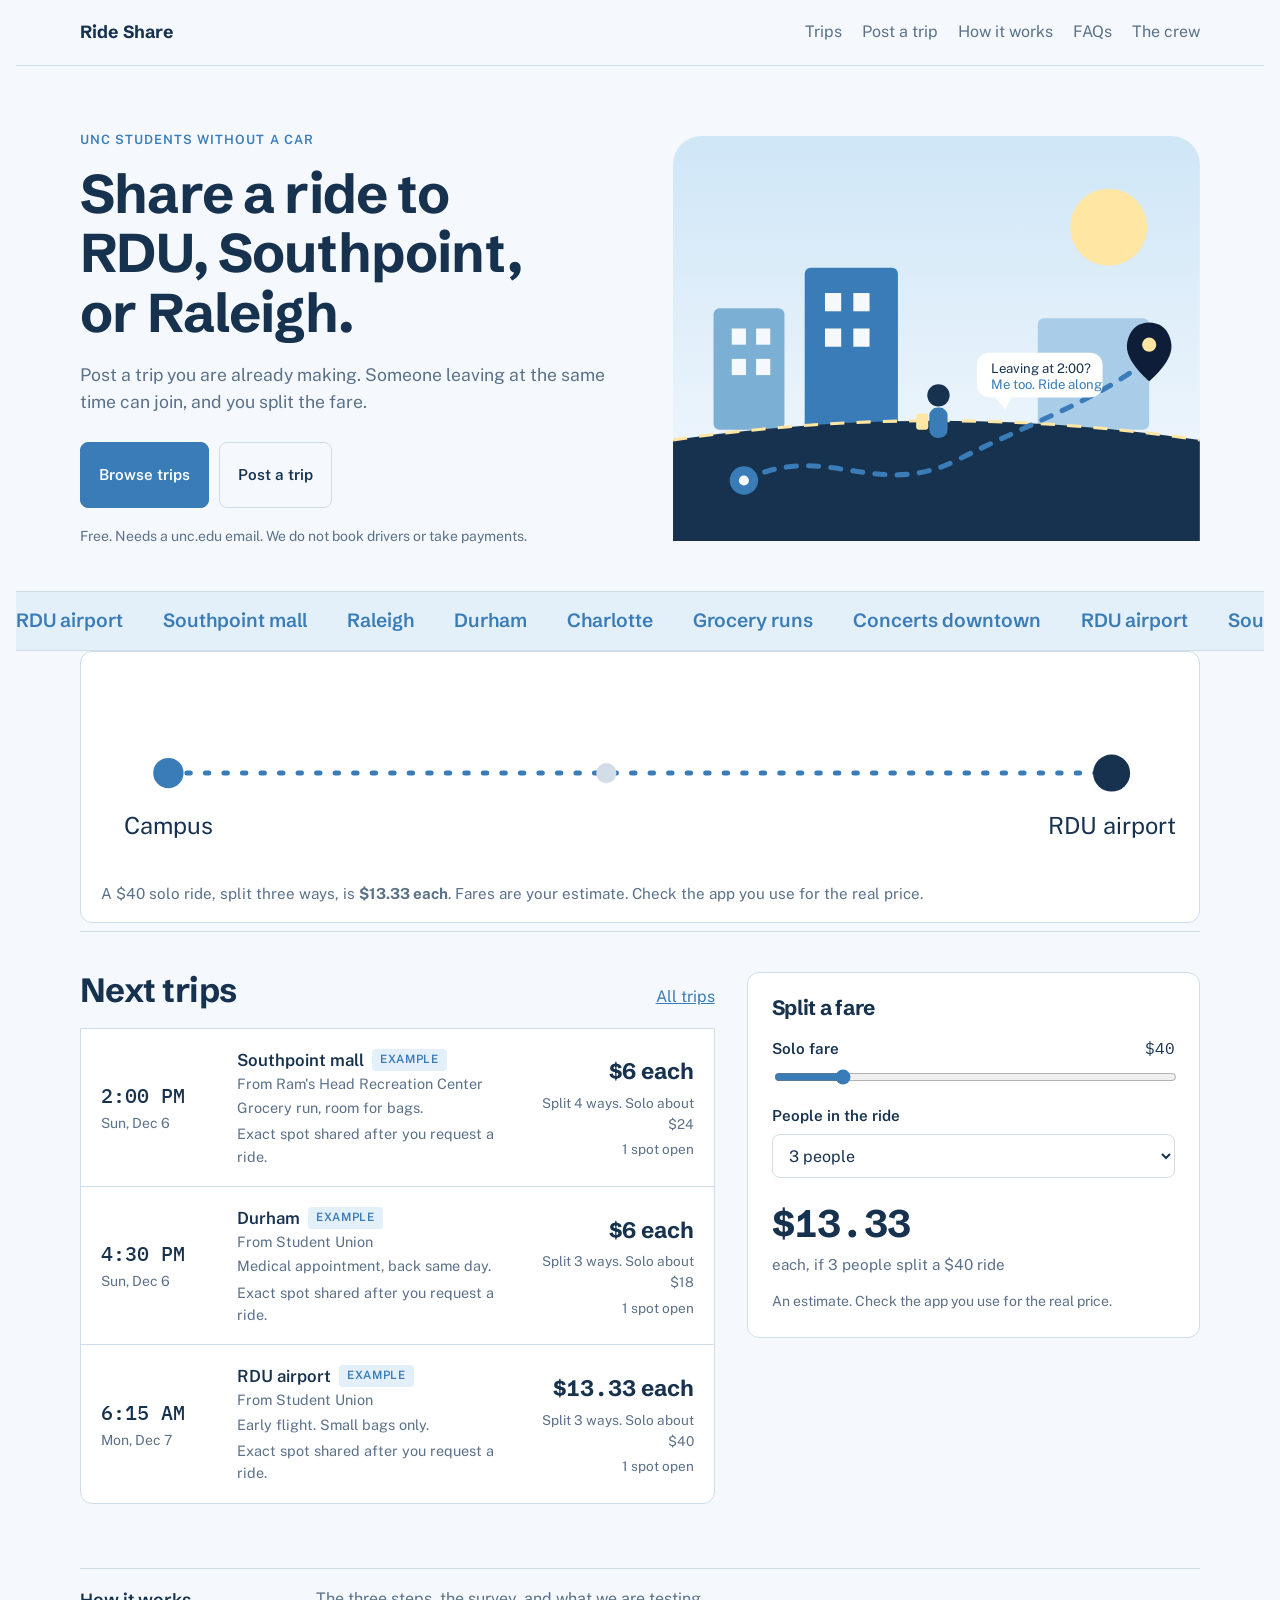
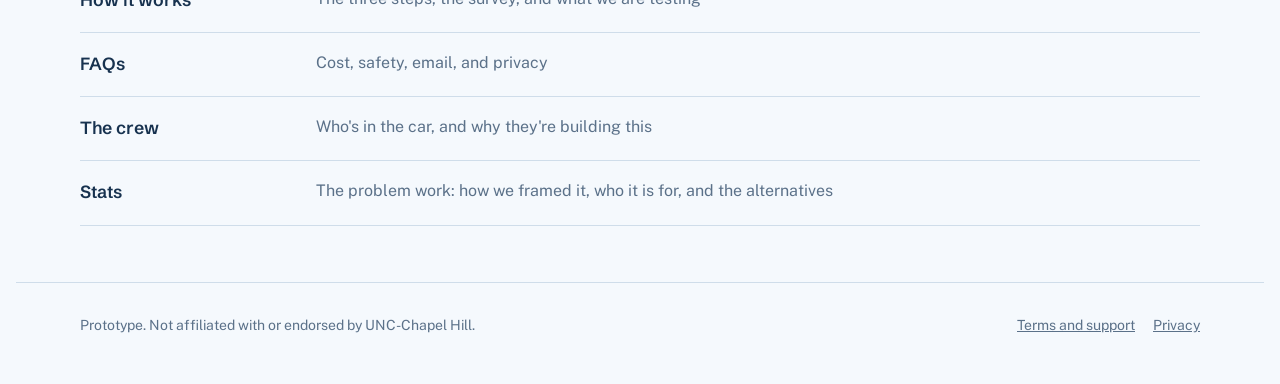
==== index.html @ 14303fc5 "Add Stats page: how might we, user profile, journey, empathy, ecosystem, alternatives, features Co-A" ====
<!doctype html>
<html lang="en">
<head>
  <meta charset="utf-8">
  <meta name="viewport" content="width=device-width, initial-scale=1, viewport-fit=cover">
  <meta name="claude:viewport-fit-sides" content="cover">
  <meta name="description" content="Ride Share helps UNC students without cars find someone leaving at the same time, and split one fare.">
  <title>Ride Share</title>
  <link rel="stylesheet" href="https://fonts.googleapis.com/css2?family=IBM+Plex+Mono:wght@500&family=Public+Sans:wght@400;500;600&family=Schibsted+Grotesk:wght@600;700&display=swap">
  <link rel="stylesheet" href="styles.css">
</head>
<body>

<a class="skip" href="#main">Skip to content</a>

<header class="top">
  <div class="wrap bar">
    <a class="brand" href="index.html" aria-current="page">Ride Share</a>
    <nav aria-label="Main">
      <a href="trips.html">Trips</a>
      <a href="post.html">Post a trip</a>
      <a href="how.html">How it works</a>
      <a href="faq.html">FAQs</a>
      <a href="founders.html">The crew</a>
    </nav>
  </div>
</header>

<main id="main">

  <section class="wrap home-hero home-hero-split" aria-labelledby="hero-title">
    <div>
      <p class="eyebrow">UNC students without a car</p>
      <h1 id="hero-title">Share a ride to RDU, Southpoint, or Raleigh.</h1>
      <p class="lede">Post a trip you are already making. Someone leaving at the same time can join, and you split the fare.</p>
      <div class="actions">
        <a class="btn" href="trips.html">Browse trips</a>
        <a class="btn ghost" href="post.html">Post a trip</a>
      </div>
      <p class="fine">Free. Needs a unc.edu email. We do not book drivers or take payments.</p>
    </div>

    <div class="hero-art" aria-hidden="true">
      <svg viewBox="0 0 520 400" role="img">
        <defs>
          <linearGradient id="sky" x1="0" y1="0" x2="0" y2="1">
            <stop offset="0" stop-color="#CFE6F7"/>
            <stop offset="1" stop-color="#F5F9FD"/>
          </linearGradient>
        </defs>
        <rect width="520" height="400" rx="28" fill="url(#sky)"/>
        <circle cx="430" cy="90" r="38" fill="#FFE7A3"/>
        <rect x="40" y="170" width="70" height="120" rx="6" fill="#7BAFD4"/>
        <rect x="58" y="190" width="14" height="16" fill="#F5F9FD"/>
        <rect x="82" y="190" width="14" height="16" fill="#F5F9FD"/>
        <rect x="58" y="220" width="14" height="16" fill="#F5F9FD"/>
        <rect x="82" y="220" width="14" height="16" fill="#F5F9FD"/>
        <rect x="130" y="130" width="92" height="160" rx="6" fill="#3A7CB8"/>
        <rect x="150" y="155" width="16" height="18" fill="#F5F9FD"/>
        <rect x="178" y="155" width="16" height="18" fill="#F5F9FD"/>
        <rect x="150" y="190" width="16" height="18" fill="#F5F9FD"/>
        <rect x="178" y="190" width="16" height="18" fill="#F5F9FD"/>
        <rect x="360" y="180" width="110" height="110" rx="6" fill="#A9CDE8"/>
        <path d="M0 300 Q 260 262 520 300 L520 400 L0 400 Z" fill="#17324F"/>
        <path d="M0 300 Q 260 262 520 300" stroke="#FFE7A3" stroke-width="3" fill="none" stroke-dasharray="14 12"/>
        <path class="route-line" d="M70 340 C 150 300, 200 360, 280 320 S 420 260, 470 220" fill="none" stroke="#3A7CB8" stroke-width="5" stroke-linecap="round" stroke-dasharray="10 12"/>
        <g transform="translate(70 340)">
          <circle r="14" fill="#3A7CB8"/><circle r="5" fill="#F5F9FD"/>
        </g>
        <g class="pin-pop" transform="translate(470 220)">
          <path d="M0 -36 C 16 -36, 22 -22, 22 -12 C 22 4, 0 22, 0 22 C 0 22, -22 4, -22 -12 C -22 -22, -16 -36, 0 -36 Z" fill="#0F1E38"/>
          <circle cy="-14" r="7" fill="#FFE7A3"/>
        </g>
        <g transform="translate(262 286)">
          <circle cx="0" cy="-30" r="11" fill="#17324F"/>
          <rect x="-9" y="-18" width="18" height="30" rx="8" fill="#3A7CB8"/>
          <rect x="-22" y="-12" width="12" height="16" rx="3" fill="#FFE7A3"/>
          <rect x="-7" y="12" width="6" height="16" fill="#17324F"/>
          <rect x="2" y="12" width="6" height="16" fill="#17324F"/>
        </g>
        <g transform="translate(300 214)">
          <rect x="0" y="0" width="124" height="44" rx="12" fill="#FFFFFF"/>
          <path d="M18 44 L28 56 L34 44 Z" fill="#FFFFFF"/>
          <text x="14" y="20" font-family="Public Sans, Arial, sans-serif" font-size="13" fill="#17324F">Leaving at 2:00?</text>
          <text x="14" y="36" font-family="Public Sans, Arial, sans-serif" font-size="13" fill="#3A7CB8">Me too. Ride along.</text>
        </g>
      </svg>
    </div>
  </section>

  <div class="marquee" aria-hidden="true">
    <div class="marquee-track">
      <span>RDU airport</span><span>Southpoint mall</span><span>Raleigh</span><span>Durham</span><span>Charlotte</span><span>Grocery runs</span><span>Concerts downtown</span>
      <span>RDU airport</span><span>Southpoint mall</span><span>Raleigh</span><span>Durham</span><span>Charlotte</span><span>Grocery runs</span><span>Concerts downtown</span>
    </div>
  </div>

  <section class="wrap example" aria-labelledby="example-title">
    <h2 id="example-title" class="sr-only">Example</h2>
    <figure class="route-fig">
      <svg viewBox="0 0 640 120" role="img" aria-label="A route from campus to RDU airport with three riders">
        <line x1="40" y1="60" x2="600" y2="60" stroke="#3A7CB8" stroke-width="3" stroke-dasharray="2 9" stroke-linecap="round"/>
        <circle cx="40" cy="60" r="9" fill="#3A7CB8"/>
        <circle cx="300" cy="60" r="6" fill="#D3DDE8"/>
        <circle cx="600" cy="60" r="11" fill="#17324F"/>
        <text x="40" y="96" text-anchor="middle" font-family="Public Sans, Arial, sans-serif" font-size="14" fill="#17324F">Campus</text>
        <text x="600" y="96" text-anchor="middle" font-family="Public Sans, Arial, sans-serif" font-size="14" fill="#17324F">RDU airport</text>
      </svg>
      <figcaption>
        A $40 solo ride, split three ways, is <strong>$13.33 each</strong>. Fares are your estimate. Check the app you use for the real price.
      </figcaption>
    </figure>
  </section>

  <section class="wrap split-row" aria-labelledby="next-title">
    <div>
      <div class="section-head">
        <h2 id="next-title">Next trips</h2>
        <a href="trips.html">All trips</a>
      </div>
      <ul class="board" id="preview-list" aria-labelledby="next-title"></ul>
    </div>

    <form class="calc" id="calc" aria-labelledby="calc-title">
      <h2 id="calc-title">Split a fare</h2>
      <div class="field">
        <div class="calc-row">
          <label for="fare">Solo fare</label>
          <output id="fare-out" class="mono" for="fare">$40</output>
        </div>
        <input type="range" id="fare" min="10" max="200" step="5" value="40">
      </div>
      <div class="field">
        <label for="riders">People in the ride</label>
        <select id="riders">
          <option value="2">2 people</option>
          <option value="3" selected>3 people</option>
          <option value="4">4 people</option>
        </select>
      </div>
      <p class="calc-result" id="calc-out" aria-live="polite"></p>
      <p class="fine">An estimate. Check the app you use for the real price.</p>
    </form>
  </section>

  <section class="wrap index-links" aria-label="More pages">
    <a href="how.html"><span>How it works</span> The three steps, the survey, and what we are testing</a>
    <a href="faq.html"><span>FAQs</span> Cost, safety, email, and privacy</a>
    <a href="founders.html"><span>The crew</span> Who's in the car, and why they're building this</a>
    <a href="stats.html"><span>Stats</span> The problem work: how we framed it, who it is for, and the alternatives</a>
  </section>

</main>

<footer>
  <div class="wrap foot">
    <p>Prototype. Not affiliated with or endorsed by UNC-Chapel Hill.</p>
    <nav aria-label="Footer">
      <a href="faq.html#terms">Terms and support</a>
      <a href="faq.html#privacy">Privacy</a>
    </nav>
  </div>
</footer>

<script src="app.js"></script>
</body>
</html>
---- styles.css ----
/* Shared styles for every page. Palette: light only. Pale blue paper, mid Carolina-style blue accent, slate text. Type: grotesk display, plain body, mono for times. */
:root {
  --bg: #F5F9FD;
  --surface: #FFFFFF;
  --ink: #17324F;
  --muted: #5B7189;
  --line: #CFDDEA;
  --accent: #3A7CB8;
  --accent-ink: #FFFFFF;
  --tint: #E3F0FA;
  --danger: #C0392B;
  --font-display: "Schibsted Grotesk", "Helvetica Neue", Arial, sans-serif;
  --font-body: "Public Sans", "Helvetica Neue", Arial, sans-serif;
  --font-mono: "IBM Plex Mono", ui-monospace, Menlo, monospace;
  color-scheme: light;
}

body {
  margin: 0;
  background: var(--bg);
  color: var(--ink);
  font-family: var(--font-body);
  font-size: 16px;
  line-height: 1.55;
  padding-left: max(16px, env(safe-area-inset-left, 0px));
  padding-right: max(16px, env(safe-area-inset-right, 0px));
  min-height: 100vh;
  display: flex;
  flex-direction: column;
}
main { flex: 1; }
h1, h2, h3 { font-family: var(--font-display); line-height: 1.1; letter-spacing: -0.015em; text-wrap: balance; margin: 0; }
h1 { font-size: clamp(2.1rem, 5vw, 3.4rem); }
h2 { font-size: clamp(1.6rem, 3vw, 2.1rem); }
p { margin: 0; }
a { color: var(--accent); }
.wrap { max-width: 1120px; margin: 0 auto; width: 100%; box-sizing: border-box; }
.muted { color: var(--muted); }
.fine { color: var(--muted); font-size: 0.875rem; }
.skip { position: absolute; left: 16px; top: -48px; background: var(--accent); color: var(--accent-ink); padding: 8px 12px; z-index: 20; }
.skip:focus { top: 8px; }
:focus-visible { outline: 2px solid var(--accent); outline-offset: 3px; }

/* Header */
.top { position: sticky; top: env(safe-area-inset-top, 0px); z-index: 5; background: var(--bg); border-bottom: 1px solid var(--line); }
.bar { display: flex; flex-wrap: wrap; align-items: center; justify-content: space-between; gap: 12px 24px; padding-block: 14px; }
.brand { font-family: var(--font-display); font-weight: 700; font-size: 1.1rem; color: var(--ink); text-decoration: none; }
.top nav { display: flex; flex-wrap: wrap; gap: 4px 20px; }
.top nav a { color: var(--muted); text-decoration: none; padding-block: 6px; }
.top nav a:hover, .top nav a[aria-current="page"] { color: var(--ink); }
.top nav a[aria-current="page"] { text-decoration: underline; text-underline-offset: 6px; text-decoration-color: var(--accent); }

/* Buttons and fields */
.btn {
  display: inline-flex; align-items: center; justify-content: center;
  min-height: 44px; padding: 10px 18px;
  border: 1px solid var(--accent); border-radius: 8px;
  background: var(--accent); color: var(--accent-ink);
  font: 600 0.95rem/1 var(--font-body); text-decoration: none; cursor: pointer;
}
.btn.ghost { background: transparent; color: var(--ink); border-color: var(--line); }
.btn.small { min-height: 36px; padding: 6px 12px; font-size: 0.875rem; }
.btn:hover { filter: brightness(1.06); }
.field { display: grid; gap: 6px; }
.field label, .field legend { font-weight: 600; font-size: 0.95rem; }
.hint { color: var(--muted); font-size: 0.875rem; }
.error { color: var(--danger); font-size: 0.875rem; }
input, select, textarea {
  font: 400 1rem/1.4 var(--font-body); color: var(--ink);
  background: var(--surface); border: 1px solid var(--line); border-radius: 8px;
  min-height: 44px; padding: 8px 12px; width: 100%; box-sizing: border-box;
}
textarea { min-height: 88px; resize: vertical; }
input[aria-invalid="true"], select[aria-invalid="true"] { border-color: var(--danger); }
input[type="range"] { accent-color: var(--accent); min-height: 0; padding: 0; }
fieldset { border: 0; margin: 0; padding: 0; min-width: 0; }
.radios { display: flex; flex-wrap: wrap; gap: 8px; }
.radios label {
  display: inline-flex; align-items: center; gap: 8px; min-height: 44px; padding: 8px 14px;
  border: 1px solid var(--line); border-radius: 999px; background: var(--surface); cursor: pointer;
}
.radios input { width: auto; min-height: 0; accent-color: var(--accent); }
.status { min-height: 1.5em; color: var(--accent); font-weight: 600; }
.status a { color: var(--accent); }

/* Home */
.hero { display: grid; gap: 40px; align-items: center; padding-block: 56px 48px; grid-template-columns: 1.15fr 1fr; }
.eyebrow { font-size: 0.8rem; font-weight: 600; letter-spacing: 0.08em; text-transform: uppercase; color: var(--accent); margin-bottom: 14px; }
.lede { margin-top: 18px; font-size: 1.1rem; color: var(--muted); max-width: 36ch; }
.actions { display: flex; flex-wrap: wrap; gap: 10px; margin-top: 26px; }
.facts { display: flex; flex-wrap: wrap; gap: 8px 22px; margin: 22px 0 0; padding: 0; list-style: none; color: var(--muted); font-size: 0.9rem; }
.facts li { position: relative; padding-left: 16px; }
.facts li::before { content: ""; position: absolute; left: 0; top: 0.5em; width: 6px; height: 6px; border-radius: 999px; background: var(--accent); }
.calc {
  display: grid; gap: 16px; padding: 24px; background: var(--surface);
  border: 1px solid var(--line); border-radius: 12px;
}
.calc h2 { font-size: 1.3rem; }
.calc-row { display: flex; justify-content: space-between; align-items: baseline; gap: 12px; }
.mono { font-family: var(--font-mono); font-variant-numeric: tabular-nums; }
.calc-result { font-family: var(--font-display); font-size: 2.4rem; font-weight: 700; letter-spacing: -0.02em; font-variant-numeric: tabular-nums; }
.calc-result small { display: block; font: 400 0.95rem/1.4 var(--font-body); color: var(--muted); letter-spacing: 0; }
.preview { margin-top: 8px; }
.preview-head { display: flex; flex-wrap: wrap; justify-content: space-between; align-items: baseline; gap: 8px 16px; margin-bottom: 14px; }

/* Bands and sections */
.band { padding-block: 48px; border-top: 1px solid var(--line); }
.page-head { padding-block: 48px 8px; }
.page-head p { margin-top: 12px; color: var(--muted); max-width: 52ch; }
.section-head { display: flex; flex-wrap: wrap; justify-content: space-between; align-items: baseline; gap: 8px 16px; margin-bottom: 18px; }
.board-tools { display: flex; flex-wrap: wrap; justify-content: space-between; align-items: center; gap: 12px; margin-bottom: 16px; }
.chips { display: flex; flex-wrap: wrap; gap: 8px; }
.chip {
  min-height: 36px; padding: 6px 14px; border-radius: 999px; cursor: pointer;
  border: 1px solid var(--line); background: var(--surface); color: var(--ink); font: 500 0.9rem/1 var(--font-body);
}
.chip[aria-pressed="true"] { background: var(--ink); color: var(--bg); border-color: var(--ink); }

/* Trip board */
.cols {
  display: none; grid-template-columns: 120px minmax(0, 1fr) 170px; gap: 16px; padding: 10px 20px;
  font-size: 0.72rem; font-weight: 600; letter-spacing: 0.08em; text-transform: uppercase; color: var(--muted);
  background: var(--tint); border: 1px solid var(--line); border-bottom: 0; border-radius: 12px 12px 0 0;
}
.cols .r { text-align: right; }
.board { list-style: none; margin: 0; padding: 0; border: 1px solid var(--line); border-radius: 12px; background: var(--surface); overflow: hidden; }
.trip {
  display: grid; grid-template-columns: 120px minmax(0, 1fr) 170px; gap: 16px; align-items: center;
  padding: 18px 20px; border-top: 1px solid var(--line);
}
.trip:first-child { border-top: 0; }
.when { display: grid; gap: 2px; }
.when .time { font-family: var(--font-mono); font-size: 1.25rem; font-weight: 500; }
.when .date { color: var(--muted); font-size: 0.875rem; }
.dest { font-weight: 600; font-size: 1.05rem; display: flex; flex-wrap: wrap; align-items: center; gap: 8px; }
.from, .note { color: var(--muted); font-size: 0.9rem; overflow-wrap: anywhere; }
.note { margin-top: 2px; }
.meet { font-size: 0.9rem; font-weight: 600; color: var(--accent); overflow-wrap: anywhere; margin-top: 4px; }
.meet.muted { color: var(--muted); font-weight: 400; }
.tag {
  font-size: 0.72rem; font-weight: 600; letter-spacing: 0.06em; text-transform: uppercase;
  padding: 2px 8px; border-radius: 4px; background: var(--tint); color: var(--accent);
}
.side { display: grid; gap: 4px; justify-items: end; text-align: right; min-width: 0; }
.split { font-family: var(--font-display); font-size: 1.4rem; font-weight: 700; font-variant-numeric: tabular-nums; }
.sub, .spots { color: var(--muted); font-size: 0.85rem; }
.side .btn { margin-top: 8px; }
.empty { padding: 28px 20px; color: var(--muted); }

/* Post form */
.post-grid { display: grid; gap: 32px; grid-template-columns: 1fr 1.4fr; align-items: start; }
.post-grid > div:first-child p { margin-top: 12px; max-width: 34ch; }
#post-form { display: grid; gap: 20px; }
.two { display: grid; gap: 20px; grid-template-columns: 1fr 1fr; }

/* Dialog */
dialog {
  background: var(--surface); color: var(--ink); border: 1px solid var(--line); border-radius: 12px;
  width: min(440px, calc(100vw - 32px)); padding: 24px; box-sizing: border-box;
}
dialog::backdrop { background: rgb(0 0 0 / 0.45); }
dialog form { display: grid; gap: 18px; }
.dialog-actions { display: flex; flex-wrap: wrap; justify-content: flex-end; gap: 10px; }

/* How it works */
.steps { display: grid; gap: 14px; margin: 24px 0 0; padding: 0; list-style: none; counter-reset: step; }
.steps li { display: grid; grid-template-columns: 2.2rem 1fr; gap: 12px; align-items: start; }
.steps li::before {
  counter-increment: step; content: counter(step); font-family: var(--font-mono); font-weight: 500;
  width: 2.2rem; height: 2.2rem; display: grid; place-items: center; border-radius: 999px;
  background: var(--tint); color: var(--accent);
}
.limits { margin-top: 28px; display: grid; gap: 10px; padding: 20px; border: 1px solid var(--line); border-radius: 12px; background: var(--surface); }
.limits h3 { font-size: 1.1rem; }
.limits ul { margin: 0; padding-left: 1.1rem; display: grid; gap: 6px; color: var(--muted); }
.faq { display: grid; border-top: 1px solid var(--line); }
.faq details { border-bottom: 1px solid var(--line); padding-block: 16px; }
.faq summary { cursor: pointer; font-family: var(--font-display); font-weight: 600; font-size: 1.1rem; }
.faq details p { margin-top: 8px; color: var(--muted); max-width: 62ch; }

footer { padding-block: 32px 48px; border-top: 1px solid var(--line); color: var(--muted); font-size: 0.875rem; }

/* Desktop board layout */
@media (min-width: 641px) {
  .cols { display: grid; }
  .board { border-radius: 0 0 12px 12px; }
}
/* Tablet and phone */
@media (max-width: 860px) {
  .hero, .post-grid { grid-template-columns: 1fr; }
  .hero { padding-block: 40px 32px; }
  .two { grid-template-columns: 1fr; }
}
@media (max-width: 640px) {
  .trip { grid-template-columns: 1fr; gap: 10px; }
  .side { justify-items: start; text-align: left; }
  .side .btn { margin-top: 4px; }
  .when { grid-template-columns: auto 1fr; align-items: baseline; gap: 10px; }
  .when .date { font-size: 0.9rem; }
}

/* Page transitions (supported browsers animate between pages) */
@view-transition { navigation: auto; }
::view-transition-old(root), ::view-transition-new(root) { animation-duration: 0.35s; }

/* Buttons: small lift on hover */
.btn { transition: transform 0.15s ease, filter 0.15s ease; }
.btn:hover { transform: translateY(-1px); }
.btn:active { transform: translateY(1px); }

/* Scroll reveal */
.reveal { opacity: 0; transform: translateY(18px); transition: opacity 0.7s ease, transform 0.7s ease; }
.reveal.in { opacity: 1; transform: none; }

/* Hero art */
.hero-art svg { width: 100%; height: auto; display: block; }
.route-line { stroke-dasharray: 10 12; animation: route-dash 1.6s linear infinite; }
@keyframes route-dash { to { stroke-dashoffset: -22; } }
.pin-pop { transform-box: fill-box; transform-origin: center; animation: pin-bob 2.6s ease-in-out infinite; }
@keyframes pin-bob { 0%, 100% { transform: translateY(0); } 50% { transform: translateY(-6px); } }
.hero-sub { padding-top: 24px; grid-template-columns: 1fr 1fr; align-items: start; }

/* Destinations marquee */
.marquee { overflow: hidden; margin-top: 8px; padding-block: 14px; border-block: 1px solid var(--line); background: var(--tint); }
.marquee-track { display: flex; gap: 40px; width: max-content; animation: marquee-slide 32s linear infinite; }
.marquee-track span { font-family: var(--font-display); font-weight: 600; font-size: 1.2rem; color: var(--accent); white-space: nowrap; }
@keyframes marquee-slide { from { transform: translateX(0); } to { transform: translateX(-50%); } }

/* Stats */
.stats { display: grid; grid-template-columns: repeat(4, minmax(0, 1fr)); gap: 16px; margin-top: 24px; }
.stat { background: var(--surface); border: 1px solid var(--line); border-radius: 12px; padding: 20px; }
.stat p { color: var(--muted); margin-top: 6px; font-size: 0.95rem; }
.num { display: block; font-family: var(--font-display); font-size: 2.4rem; font-weight: 700; color: var(--accent); font-variant-numeric: tabular-nums; }

/* How it works cards */
.steps-cards { list-style: none; margin: 24px 0 0; padding: 0; display: grid; grid-template-columns: repeat(3, minmax(0, 1fr)); gap: 16px; }
.card { background: var(--surface); border: 1px solid var(--line); border-radius: 12px; padding: 22px; }
.card-num { display: inline-grid; place-items: center; width: 2.2rem; height: 2.2rem; border-radius: 999px; background: var(--accent); color: var(--accent-ink); font-family: var(--font-mono); }
.card h3 { font-size: 1.25rem; margin-top: 14px; }
.card p { color: var(--muted); margin-top: 8px; }

/* Pickup reveal */
.reveal-split { display: grid; gap: 32px; grid-template-columns: 1fr 1fr; align-items: center; }
.lede-sm { color: var(--muted); margin-top: 12px; max-width: 48ch; }
.reveal-split .btn { margin-top: 20px; }
.reveal-card { background: var(--surface); border: 1px solid var(--line); border-radius: 12px; padding: 24px; display: grid; gap: 8px; }
.reveal-card .dest { font-size: 1.3rem; }

/* Features */
.features { display: grid; grid-template-columns: repeat(3, minmax(0, 1fr)); gap: 16px; margin-top: 24px; }
.feature { background: var(--surface); border: 1px solid var(--line); border-radius: 12px; padding: 22px; }
.icon { display: inline-grid; place-items: center; width: 44px; height: 44px; border-radius: 12px; background: var(--tint); color: var(--accent); }
.icon svg { width: 24px; height: 24px; }
.feature h3 { font-size: 1.2rem; margin-top: 14px; }
.feature p { color: var(--muted); margin-top: 8px; }

/* Persona */
.persona { display: grid; grid-template-columns: 96px 1fr; gap: 24px; align-items: center; background: var(--tint); border-radius: 16px; padding: 28px; }
.avatar { width: 96px; height: 96px; border-radius: 999px; background: var(--accent); color: var(--accent-ink); display: grid; place-items: center; font-family: var(--font-display); font-size: 2.4rem; font-weight: 700; }
.persona h2 { margin-top: 8px; }

/* Timeline */
.timeline { display: grid; grid-template-columns: repeat(3, minmax(0, 1fr)); gap: 20px; margin-top: 24px; }
.milestone { border-top: 2px solid var(--line); padding-top: 20px; position: relative; }
.dot { position: absolute; top: -7px; left: 0; width: 12px; height: 12px; border-radius: 999px; background: var(--line); }
.dot.done { background: var(--accent); }
.milestone h3 { font-size: 1.2rem; margin-top: 8px; }
.milestone p { color: var(--muted); margin-top: 6px; }

/* Team */
.team { display: grid; grid-template-columns: repeat(3, minmax(0, 1fr)); gap: 16px; margin-top: 24px; }
.member { background: var(--surface); border: 1px solid var(--line); border-radius: 12px; padding: 22px; }
.member .avatar { width: 64px; height: 64px; font-size: 1.6rem; margin-bottom: 12px; }
.member h3 { font-size: 1.15rem; }
.member p { margin-top: 4px; }

/* Closing band */
.cta-band { margin-block: 48px; padding: 48px 32px; background: var(--accent); color: var(--accent-ink); border-radius: 20px; text-align: center; }
.cta-band h2 { color: inherit; }
.cta-band p { margin-top: 10px; opacity: 0.92; }
.cta-band .actions { justify-content: center; }
.cta-band .btn { background: var(--accent-ink); color: var(--accent); border-color: var(--accent-ink); }
.cta-band .btn.ghost { background: transparent; color: var(--accent-ink); border-color: var(--accent-ink); }

/* Footer */
.foot { display: flex; flex-wrap: wrap; justify-content: space-between; gap: 12px 24px; }
.foot nav { display: flex; flex-wrap: wrap; gap: 6px 18px; }
.foot a { color: var(--muted); }

/* Plain pages: home, how it works, founders */
.sr-only { position: absolute; width: 1px; height: 1px; overflow: hidden; clip: rect(0 0 0 0); white-space: nowrap; }
.home-hero { padding-block: 64px 36px; max-width: 760px; }
.home-hero h1 { font-size: clamp(2.2rem, 5vw, 3.4rem); margin-top: 6px; }
.home-hero-split { max-width: 1120px; display: grid; grid-template-columns: 1.05fr 1fr; gap: 40px; align-items: center; }
.home-hero-split .hero-art svg { width: 100%; height: auto; display: block; }
.home-hero-split .lede { max-width: 40ch; }
@media (max-width: 860px) { .home-hero-split { grid-template-columns: 1fr; } }
.home-hero .lede { max-width: 52ch; }
.home-hero .fine { margin-top: 18px; }
.example { padding-bottom: 8px; }
.route-fig { margin: 0; border: 1px solid var(--line); border-radius: 12px; background: var(--surface); padding: 20px 20px 16px; }
.route-fig svg { width: 100%; height: auto; display: block; }
.route-fig figcaption { color: var(--muted); margin-top: 8px; font-size: 0.95rem; }
.split-row { display: grid; grid-template-columns: 1.4fr 1fr; gap: 32px; align-items: start; padding-block: 40px; border-top: 1px solid var(--line); }
.index-links { display: grid; gap: 0; border-top: 1px solid var(--line); margin-top: 24px; padding-block: 0 56px; }
.index-links a { display: grid; grid-template-columns: 220px 1fr; gap: 16px; padding-block: 18px; border-bottom: 1px solid var(--line); text-decoration: none; color: var(--muted); }
.index-links a span { color: var(--ink); font-family: var(--font-display); font-weight: 600; font-size: 1.1rem; }
.index-links a:hover span { color: var(--accent); }
.sec-title { font-size: clamp(1.5rem, 3vw, 2rem); }
.steps-plain { list-style: none; margin: 24px 0 0; padding: 0; counter-reset: step; max-width: 720px; }
.steps-plain li { counter-increment: step; display: grid; grid-template-columns: 56px 1fr; gap: 0 16px; padding-block: 20px; border-top: 1px solid var(--line); }
.steps-plain li::before { content: "0" counter(step); font-family: var(--font-mono); color: var(--accent); font-size: 1.1rem; padding-top: 2px; }
.steps-plain h3 { font-size: 1.2rem; }
.steps-plain p { color: var(--muted); margin-top: 6px; grid-column: 2; }
.steps-plain h3 { grid-column: 2; }
table.data { width: 100%; border-collapse: collapse; margin-top: 20px; font-size: 0.97rem; }
table.data th, table.data td { text-align: left; padding: 12px 10px; border-bottom: 1px solid var(--line); vertical-align: top; }
table.data th { font-size: 0.8rem; text-transform: uppercase; letter-spacing: 0.06em; color: var(--muted); font-weight: 600; }
table.data .r { text-align: right; white-space: nowrap; }
.bars { list-style: none; margin: 24px 0 0; padding: 0; display: grid; gap: 18px; }
.bars li { display: grid; grid-template-columns: minmax(0, 2fr) minmax(0, 3fr) 64px; gap: 8px 16px; align-items: center; }
.bar-label { font-size: 0.97rem; }
.bar-label small { display: block; color: var(--muted); font-size: 0.82rem; margin-top: 2px; }
.bar-track { height: 14px; border-radius: 999px; background: var(--tint); overflow: hidden; display: block; }
.bar-fill { display: block; height: 100%; width: var(--w); border-radius: 999px; background: linear-gradient(90deg, #7BAFD4, var(--accent)); transform-origin: left; animation: bar-grow 1.1s cubic-bezier(.2,.7,.2,1) both; }
@keyframes bar-grow { from { transform: scaleX(0); } to { transform: scaleX(1); } }
.bar-val { text-align: right; font-weight: 600; color: var(--accent); }
@media (max-width: 640px) { .bars li { grid-template-columns: 1fr 52px; } .bar-label { grid-column: 1 / -1; } .bar-track { grid-column: 1; } .bar-val { grid-column: 2; grid-row: 2; } }
@media (prefers-reduced-motion: reduce) { .bar-fill { animation: none; } }
.status-list { list-style: none; margin: 16px 0 0; padding: 0; display: grid; gap: 10px; }
.status-list li { display: flex; gap: 12px; align-items: baseline; }
.state { font-size: 0.75rem; font-weight: 600; text-transform: uppercase; letter-spacing: 0.06em; padding: 3px 8px; border-radius: 4px; background: var(--tint); color: var(--muted); white-space: nowrap; }
.state.done { background: var(--accent); color: var(--accent-ink); }
.founder { display: grid; grid-template-columns: 240px 1fr; gap: 32px; align-items: start; }
.founder-id .avatar { width: 80px; height: 80px; font-size: 2rem; margin-bottom: 12px; }
.founder-id h2 { font-size: 1.4rem; }
.founder-id p { margin-top: 4px; }
.ride-profile { margin: 0; display: grid; gap: 0; }
.ride-profile > div { display: grid; grid-template-columns: 200px 1fr; gap: 16px; padding-block: 12px; border-bottom: 1px solid var(--line); }
.ride-profile dt { color: var(--muted); font-size: 0.9rem; }
.ride-profile dd { margin: 0; }
.ride-profile .fill { color: var(--muted); font-style: italic; }
.closing { text-align: left; }
.closing .actions { margin-top: 20px; }
.portrait { margin: 0; max-width: 300px; }
.portrait img { width: 100%; height: auto; aspect-ratio: 3 / 4; object-fit: cover; border-radius: 14px; display: block; }
.portrait-initial { aspect-ratio: 3 / 4; border-radius: 14px; background: var(--accent); color: var(--accent-ink); display: grid; place-items: center; font-family: var(--font-display); font-size: 5rem; font-weight: 700; }
.portrait-initial span { line-height: 1; }
.story { min-width: 0; }
.story h2 { font-size: clamp(1.6rem, 3vw, 2rem); }
.story .meta { color: var(--muted); margin-top: 6px; }
.story blockquote { margin: 22px 0 0; font-family: var(--font-display); font-size: 1.2rem; line-height: 1.45; border-left: 3px solid var(--accent); padding-left: 18px; color: var(--ink); max-width: 56ch; }
.story blockquote.fill { color: var(--muted); font-style: italic; }

/* Stats page */
.hmw { margin: 20px 0 0; padding: 0; list-style: none; counter-reset: hmw; display: grid; gap: 0; }
.hmw li { counter-increment: hmw; display: grid; grid-template-columns: 48px 1fr; padding-block: 14px; border-top: 1px solid var(--line); font-family: var(--font-display); font-size: 1.15rem; font-weight: 600; }
.hmw li::before { content: counter(hmw, decimal-leading-zero); font-family: var(--font-mono); color: var(--accent); font-size: 0.95rem; font-weight: 500; padding-top: 4px; }
.kv { margin: 20px 0 0; display: grid; gap: 0; }
.kv > div { display: grid; grid-template-columns: 200px 1fr; gap: 16px; padding-block: 16px; border-top: 1px solid var(--line); }
.kv dt { font-family: var(--font-display); font-weight: 600; }
.kv dd { margin: 0; }
.kv ul { margin: 8px 0 0; padding-left: 1.1rem; color: var(--muted); display: grid; gap: 4px; }
.journey { list-style: none; margin: 20px 0 0; padding: 0; display: grid; grid-template-columns: repeat(5, minmax(0, 1fr)); gap: 0; counter-reset: jr; }
.journey li { position: relative; padding: 18px 14px 0 0; border-top: 2px solid var(--accent); }
.journey h3 { font-size: 1.05rem; }
.journey p { margin-top: 6px; font-size: 0.92rem; }
.empathy { display: grid; grid-template-columns: repeat(2, minmax(0, 1fr)); gap: 14px; margin-top: 20px; }
.empathy > div { background: var(--surface); border: 1px solid var(--line); border-radius: 12px; padding: 18px; }
.empathy h3 { font-size: 1.1rem; color: var(--accent); }
.empathy p { margin-top: 8px; }
.alts { list-style: none; margin: 20px 0 0; padding: 0; display: grid; gap: 14px; }
.alts li { background: var(--surface); border: 1px solid var(--line); border-radius: 12px; padding: 18px 20px; }
.alts h3 { font-size: 1.1rem; }
.alts p { color: var(--muted); margin-top: 6px; }
table.compare th, table.compare td { text-align: center; }
table.compare th:first-child, table.compare td:first-child { text-align: left; }
@media (max-width: 860px) { .journey { grid-template-columns: 1fr; } .empathy { grid-template-columns: 1fr; } }
@media (max-width: 640px) { .kv > div { grid-template-columns: 1fr; gap: 6px; } table.data { font-size: 0.88rem; } }

/* Tablet and phone for the new sections */
@media (max-width: 860px) {
  .hero-sub, .reveal-split { grid-template-columns: 1fr; }
  .stats { grid-template-columns: 1fr 1fr; }
  .steps-cards, .features, .timeline, .team { grid-template-columns: 1fr; }
  .persona { grid-template-columns: 1fr; text-align: left; }
  .split-row, .founder { grid-template-columns: 1fr; gap: 20px; }
  .index-links a { grid-template-columns: 1fr; gap: 4px; }
  .ride-profile > div { grid-template-columns: 1fr; gap: 2px; }
}
@media (max-width: 640px) {
  .stats { grid-template-columns: 1fr 1fr; gap: 10px; }
  .num { font-size: 1.9rem; }
  .cta-band { padding: 36px 20px; }
}

@media (prefers-reduced-motion: reduce) {
  * { transition: none !important; scroll-behavior: auto !important; animation: none !important; }
  .reveal { opacity: 1; transform: none; }
}
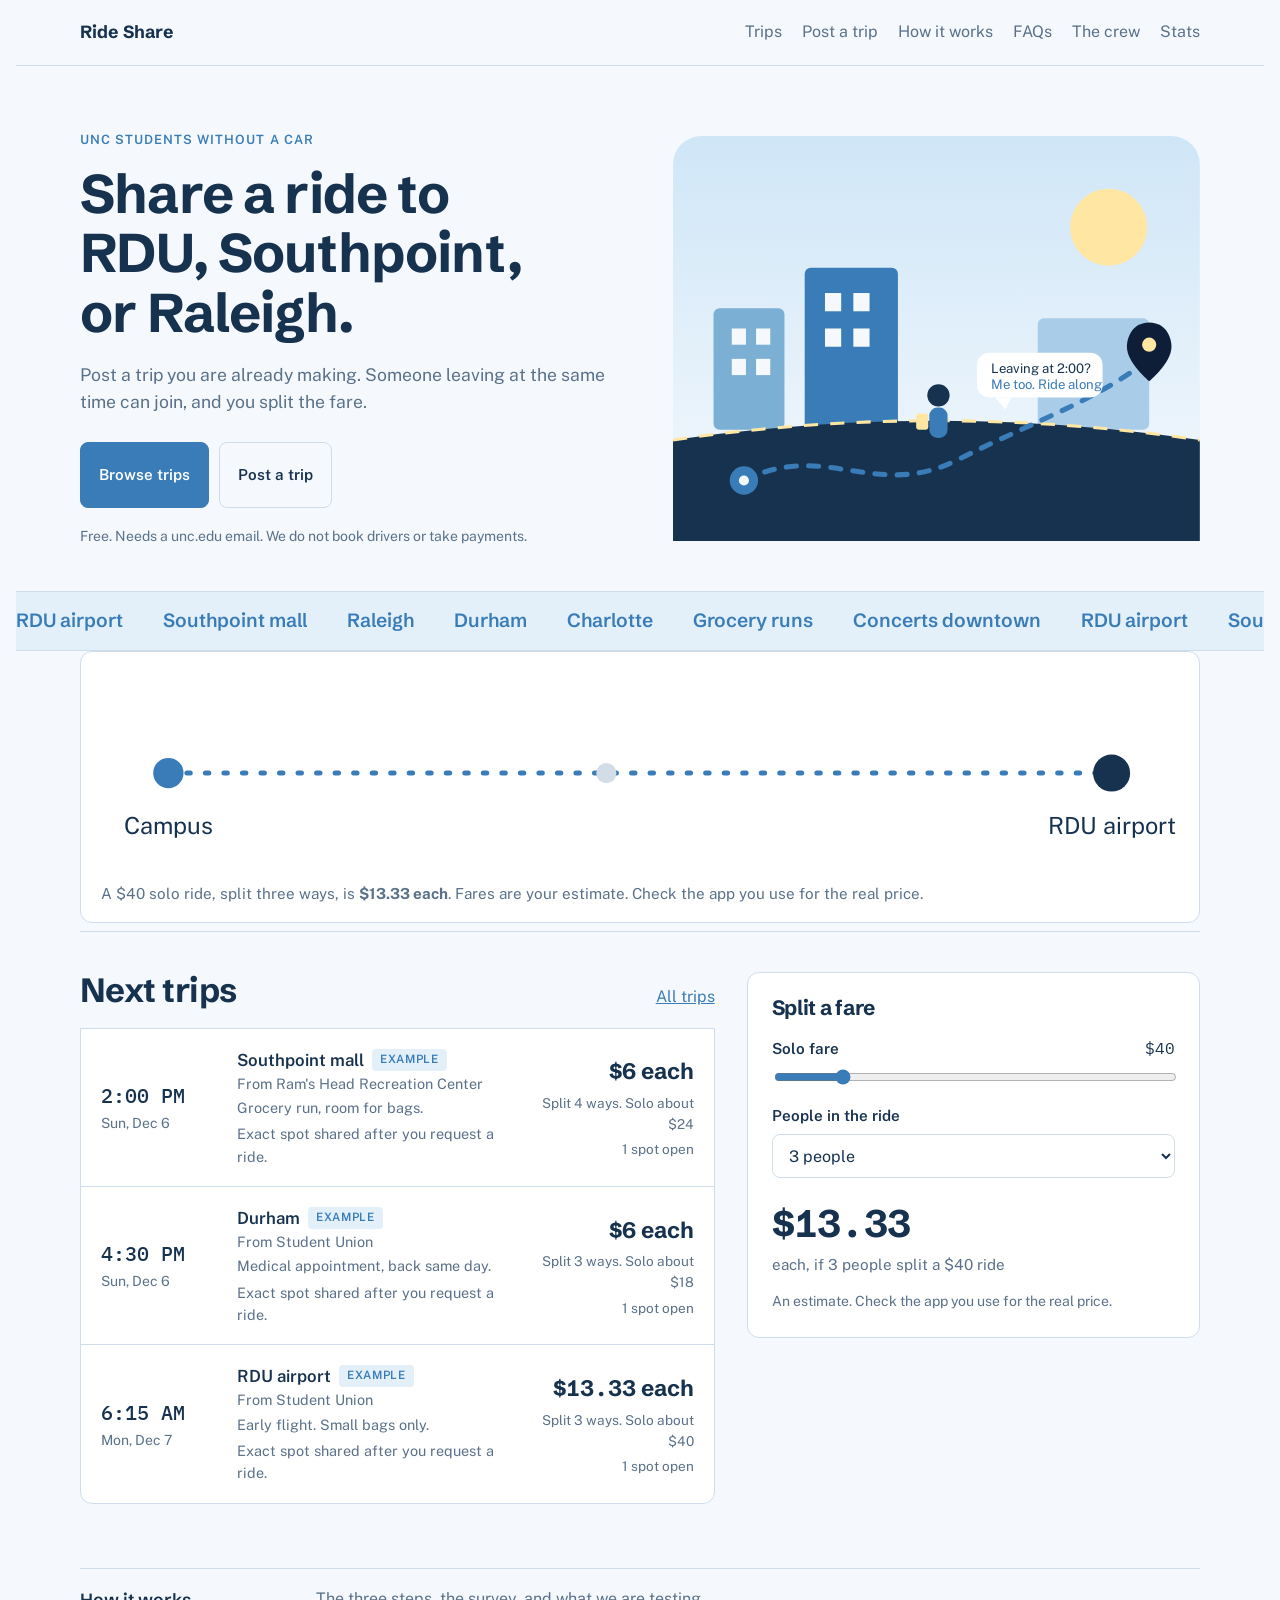
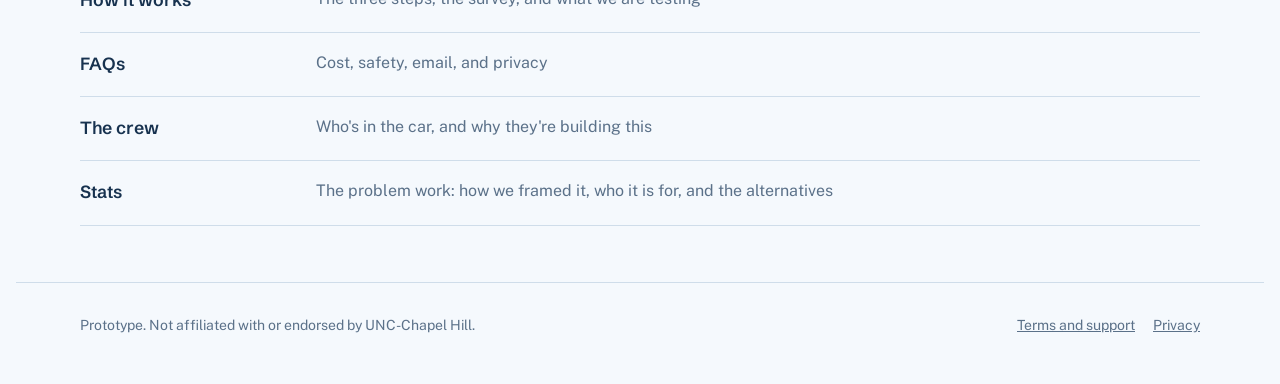
==== commit 92dcb819: "Add Stats to the nav after The crew on every page Co-Authored-By: Claude Haiku 5.5 <noreply@anthropi" ====
--- a/index.html
+++ b/index.html
@@ -22,6 +22,7 @@
       <a href="how.html">How it works</a>
       <a href="faq.html">FAQs</a>
       <a href="founders.html">The crew</a>
+      <a href="stats.html">Stats</a>
     </nav>
   </div>
 </header>
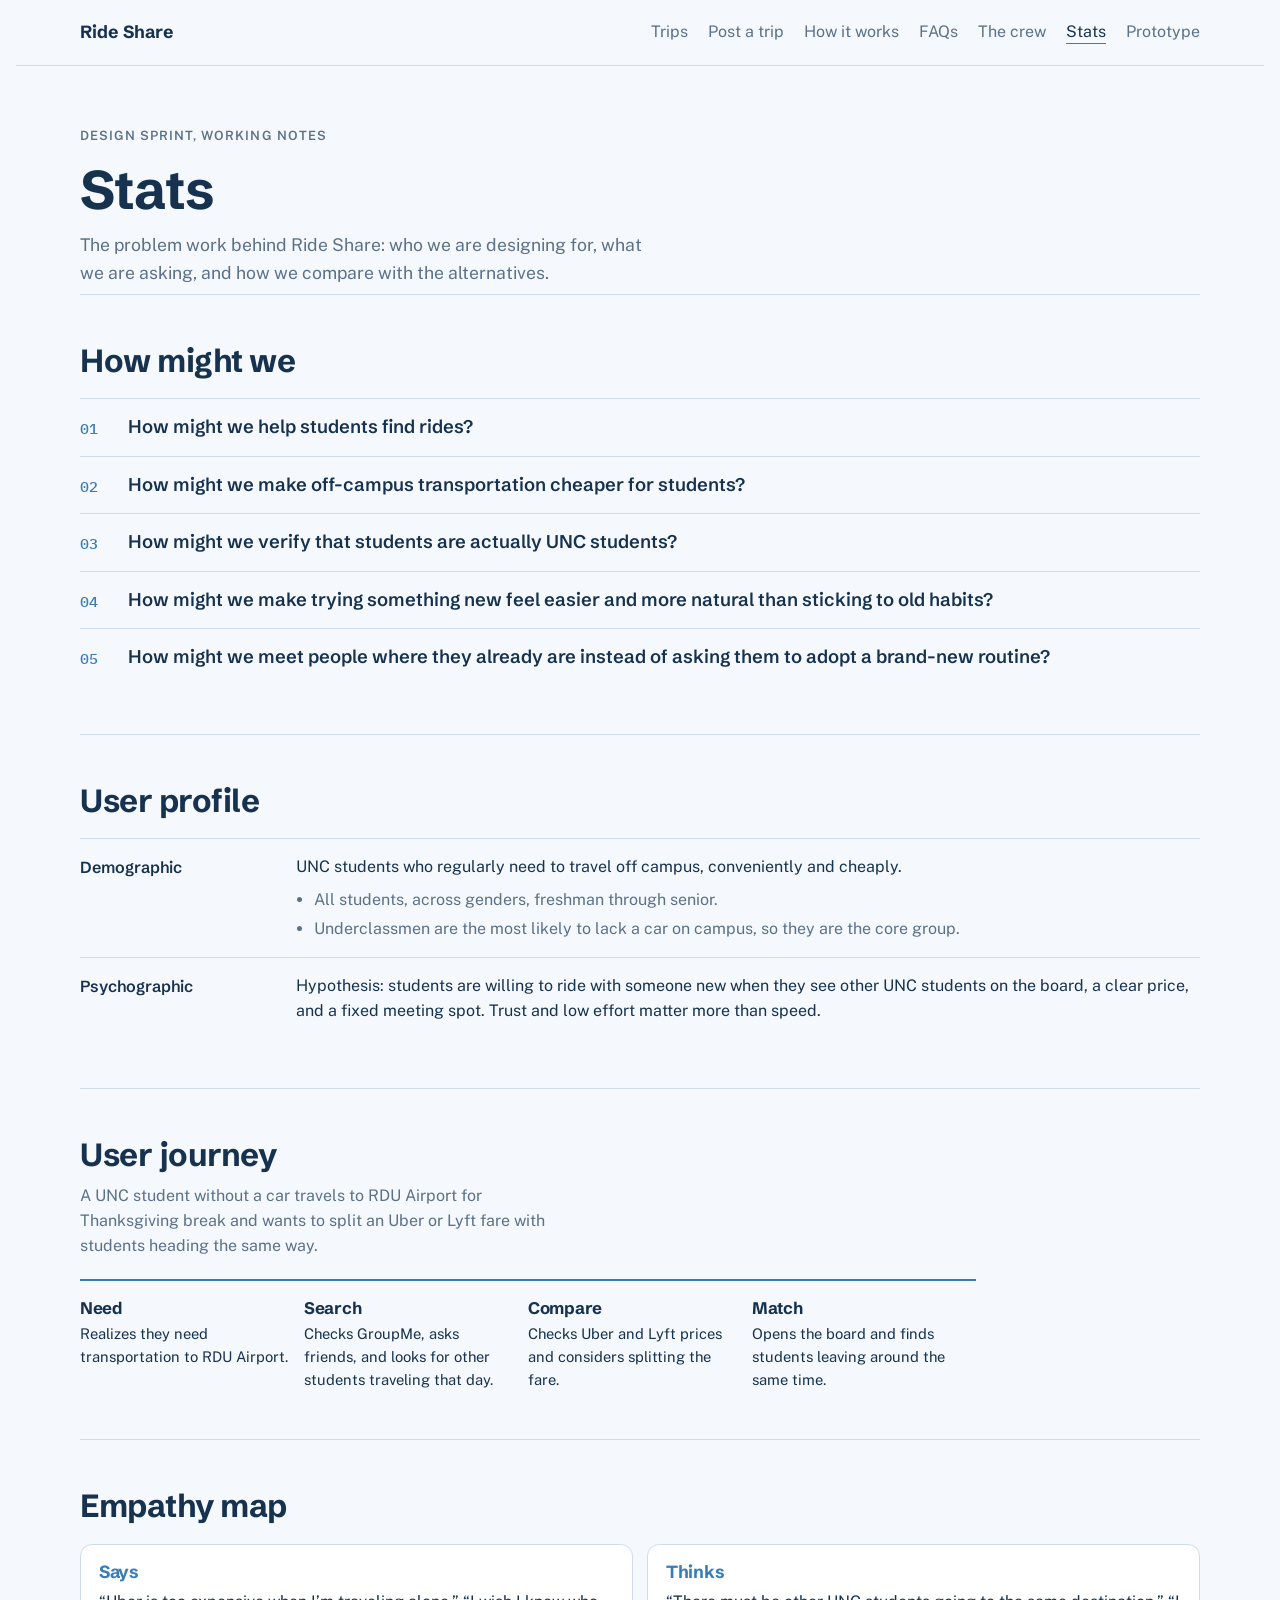
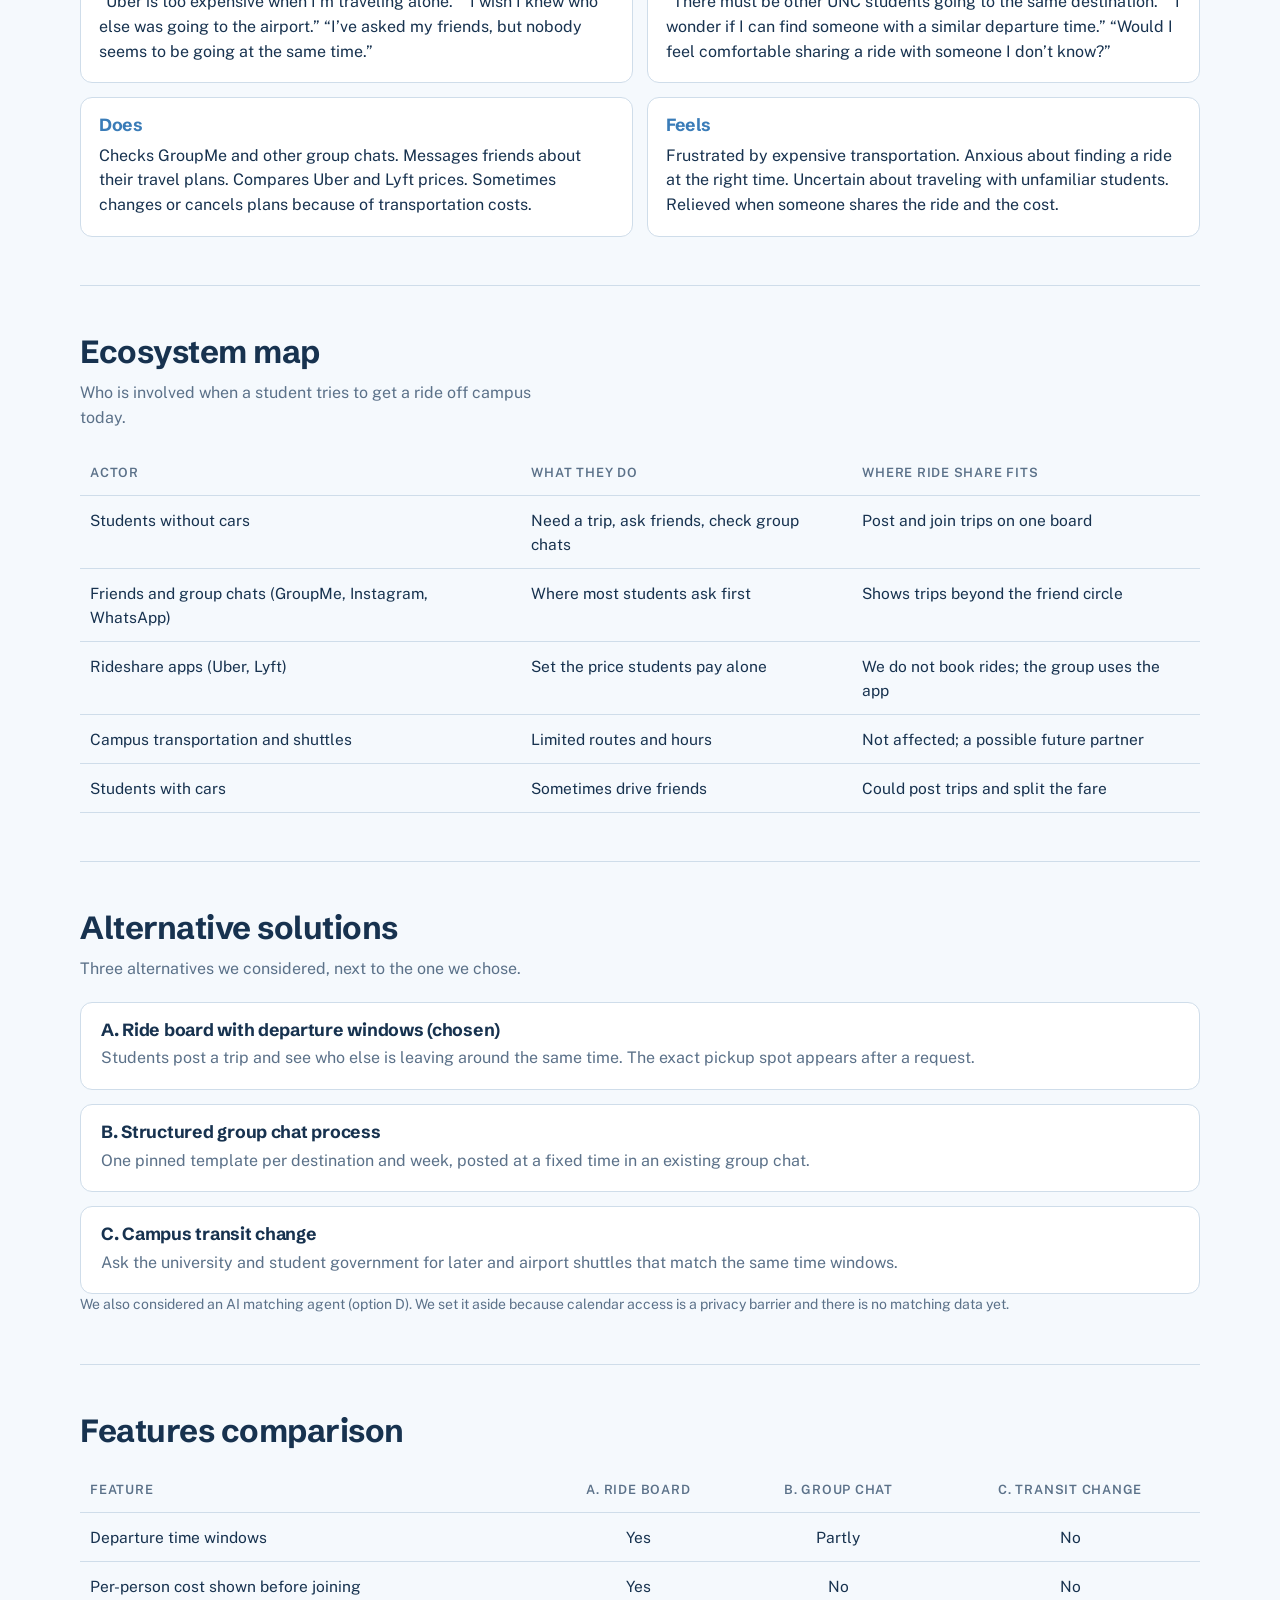
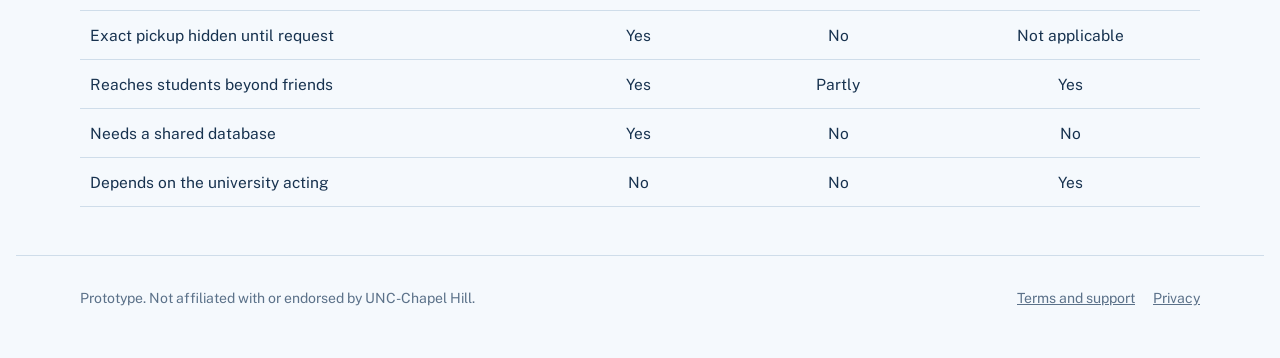
==== commit d2165a24: "Make Stats the landing page and label the old home as Prototype Co-Authored-By: Claude Haiku 5.5 <no" ====
--- a/index.html
+++ b/index.html
@@ -4,8 +4,7 @@
   <meta charset="utf-8">
   <meta name="viewport" content="width=device-width, initial-scale=1, viewport-fit=cover">
   <meta name="claude:viewport-fit-sides" content="cover">
-  <meta name="description" content="Ride Share helps UNC students without cars find someone leaving at the same time, and split one fare.">
-  <title>Ride Share</title>
+  <title>Ride Share | Design sprint</title>
   <link rel="stylesheet" href="https://fonts.googleapis.com/css2?family=IBM+Plex+Mono:wght@500&family=Public+Sans:wght@400;500;600&family=Schibsted+Grotesk:wght@600;700&display=swap">
   <link rel="stylesheet" href="styles.css">
 </head>
@@ -15,140 +14,124 @@
 
 <header class="top">
   <div class="wrap bar">
-    <a class="brand" href="index.html" aria-current="page">Ride Share</a>
+    <a class="brand" href="index.html">Ride Share</a>
     <nav aria-label="Main">
       <a href="trips.html">Trips</a>
       <a href="post.html">Post a trip</a>
       <a href="how.html">How it works</a>
       <a href="faq.html">FAQs</a>
       <a href="founders.html">The crew</a>
-      <a href="stats.html">Stats</a>
+      <a href="index.html" aria-current="page">Stats</a>
+      <a href="prototype.html">Prototype</a>
     </nav>
   </div>
 </header>
 
 <main id="main">
 
-  <section class="wrap home-hero home-hero-split" aria-labelledby="hero-title">
-    <div>
-      <p class="eyebrow">UNC students without a car</p>
-      <h1 id="hero-title">Share a ride to RDU, Southpoint, or Raleigh.</h1>
-      <p class="lede">Post a trip you are already making. Someone leaving at the same time can join, and you split the fare.</p>
-      <div class="actions">
-        <a class="btn" href="trips.html">Browse trips</a>
-        <a class="btn ghost" href="post.html">Post a trip</a>
+  <section class="wrap page-head">
+    <p class="eyebrow">Design sprint, working notes</p>
+    <h1>Stats</h1>
+    <p class="lede">The problem work behind Ride Share: who we are designing for, what we are asking, and how we compare with the alternatives.</p>
+  </section>
+
+  <section class="wrap band" aria-labelledby="hmw-title">
+    <h2 id="hmw-title" class="sec-title">How might we</h2>
+    <ol class="hmw">
+      <li>How might we help students find rides?</li>
+      <li>How might we make off-campus transportation cheaper for students?</li>
+      <li>How might we verify that students are actually UNC students?</li>
+      <li>How might we make trying something new feel easier and more natural than sticking to old habits?</li>
+      <li>How might we meet people where they already are instead of asking them to adopt a brand-new routine?</li>
+    </ol>
+  </section>
+
+  <section class="wrap band" aria-labelledby="profile-title">
+    <h2 id="profile-title" class="sec-title">User profile</h2>
+    <dl class="kv">
+      <div>
+        <dt>Demographic</dt>
+        <dd>
+          UNC students who regularly need to travel off campus, conveniently and cheaply.
+          <ul>
+            <li>All students, across genders, freshman through senior.</li>
+            <li>Underclassmen are the most likely to lack a car on campus, so they are the core group.</li>
+          </ul>
+        </dd>
       </div>
-      <p class="fine">Free. Needs a unc.edu email. We do not book drivers or take payments.</p>
-    </div>
+      <div>
+        <dt>Psychographic</dt>
+        <dd>
+          Hypothesis: students are willing to ride with someone new when they see other UNC students on the board, a clear price, and a fixed meeting spot. Trust and low effort matter more than speed.
+        </dd>
+      </div>
+    </dl>
+  </section>
 
-    <div class="hero-art" aria-hidden="true">
-      <svg viewBox="0 0 520 400" role="img">
-        <defs>
-          <linearGradient id="sky" x1="0" y1="0" x2="0" y2="1">
-            <stop offset="0" stop-color="#CFE6F7"/>
-            <stop offset="1" stop-color="#F5F9FD"/>
-          </linearGradient>
-        </defs>
-        <rect width="520" height="400" rx="28" fill="url(#sky)"/>
-        <circle cx="430" cy="90" r="38" fill="#FFE7A3"/>
-        <rect x="40" y="170" width="70" height="120" rx="6" fill="#7BAFD4"/>
-        <rect x="58" y="190" width="14" height="16" fill="#F5F9FD"/>
-        <rect x="82" y="190" width="14" height="16" fill="#F5F9FD"/>
-        <rect x="58" y="220" width="14" height="16" fill="#F5F9FD"/>
-        <rect x="82" y="220" width="14" height="16" fill="#F5F9FD"/>
-        <rect x="130" y="130" width="92" height="160" rx="6" fill="#3A7CB8"/>
-        <rect x="150" y="155" width="16" height="18" fill="#F5F9FD"/>
-        <rect x="178" y="155" width="16" height="18" fill="#F5F9FD"/>
-        <rect x="150" y="190" width="16" height="18" fill="#F5F9FD"/>
-        <rect x="178" y="190" width="16" height="18" fill="#F5F9FD"/>
-        <rect x="360" y="180" width="110" height="110" rx="6" fill="#A9CDE8"/>
-        <path d="M0 300 Q 260 262 520 300 L520 400 L0 400 Z" fill="#17324F"/>
-        <path d="M0 300 Q 260 262 520 300" stroke="#FFE7A3" stroke-width="3" fill="none" stroke-dasharray="14 12"/>
-        <path class="route-line" d="M70 340 C 150 300, 200 360, 280 320 S 420 260, 470 220" fill="none" stroke="#3A7CB8" stroke-width="5" stroke-linecap="round" stroke-dasharray="10 12"/>
-        <g transform="translate(70 340)">
-          <circle r="14" fill="#3A7CB8"/><circle r="5" fill="#F5F9FD"/>
-        </g>
-        <g class="pin-pop" transform="translate(470 220)">
-          <path d="M0 -36 C 16 -36, 22 -22, 22 -12 C 22 4, 0 22, 0 22 C 0 22, -22 4, -22 -12 C -22 -22, -16 -36, 0 -36 Z" fill="#0F1E38"/>
-          <circle cy="-14" r="7" fill="#FFE7A3"/>
-        </g>
-        <g transform="translate(262 286)">
-          <circle cx="0" cy="-30" r="11" fill="#17324F"/>
-          <rect x="-9" y="-18" width="18" height="30" rx="8" fill="#3A7CB8"/>
-          <rect x="-22" y="-12" width="12" height="16" rx="3" fill="#FFE7A3"/>
-          <rect x="-7" y="12" width="6" height="16" fill="#17324F"/>
-          <rect x="2" y="12" width="6" height="16" fill="#17324F"/>
-        </g>
-        <g transform="translate(300 214)">
-          <rect x="0" y="0" width="124" height="44" rx="12" fill="#FFFFFF"/>
-          <path d="M18 44 L28 56 L34 44 Z" fill="#FFFFFF"/>
-          <text x="14" y="20" font-family="Public Sans, Arial, sans-serif" font-size="13" fill="#17324F">Leaving at 2:00?</text>
-          <text x="14" y="36" font-family="Public Sans, Arial, sans-serif" font-size="13" fill="#3A7CB8">Me too. Ride along.</text>
-        </g>
-      </svg>
+  <section class="wrap band" aria-labelledby="journey-title">
+    <h2 id="journey-title" class="sec-title">User journey</h2>
+    <p class="lede-sm">A UNC student without a car travels to RDU Airport for Thanksgiving break and wants to split an Uber or Lyft fare with students heading the same way.</p>
+    <ol class="journey">
+      <li><h3>Need</h3><p>Realizes they need transportation to RDU Airport.</p></li>
+      <li><h3>Search</h3><p>Checks GroupMe, asks friends, and looks for other students traveling that day.</p></li>
+      <li><h3>Compare</h3><p>Checks Uber and Lyft prices and considers splitting the fare.</p></li>
+      <li><h3>Match</h3><p>Opens the board and finds students leaving around the same time.</p></li>
+    </ol>
+  </section>
+
+  <section class="wrap band" aria-labelledby="empathy-title">
+    <h2 id="empathy-title" class="sec-title">Empathy map</h2>
+    <div class="empathy">
+      <div><h3>Says</h3><p>“Uber is too expensive when I’m traveling alone.” “I wish I knew who else was going to the airport.” “I’ve asked my friends, but nobody seems to be going at the same time.”</p></div>
+      <div><h3>Thinks</h3><p>“There must be other UNC students going to the same destination.” “I wonder if I can find someone with a similar departure time.” “Would I feel comfortable sharing a ride with someone I don’t know?”</p></div>
+      <div><h3>Does</h3><p>Checks GroupMe and other group chats. Messages friends about their travel plans. Compares Uber and Lyft prices. Sometimes changes or cancels plans because of transportation costs.</p></div>
+      <div><h3>Feels</h3><p>Frustrated by expensive transportation. Anxious about finding a ride at the right time. Uncertain about traveling with unfamiliar students. Relieved when someone shares the ride and the cost.</p></div>
     </div>
   </section>
 
-  <div class="marquee" aria-hidden="true">
-    <div class="marquee-track">
-      <span>RDU airport</span><span>Southpoint mall</span><span>Raleigh</span><span>Durham</span><span>Charlotte</span><span>Grocery runs</span><span>Concerts downtown</span>
-      <span>RDU airport</span><span>Southpoint mall</span><span>Raleigh</span><span>Durham</span><span>Charlotte</span><span>Grocery runs</span><span>Concerts downtown</span>
-    </div>
-  </div>
-
-  <section class="wrap example" aria-labelledby="example-title">
-    <h2 id="example-title" class="sr-only">Example</h2>
-    <figure class="route-fig">
-      <svg viewBox="0 0 640 120" role="img" aria-label="A route from campus to RDU airport with three riders">
-        <line x1="40" y1="60" x2="600" y2="60" stroke="#3A7CB8" stroke-width="3" stroke-dasharray="2 9" stroke-linecap="round"/>
-        <circle cx="40" cy="60" r="9" fill="#3A7CB8"/>
-        <circle cx="300" cy="60" r="6" fill="#D3DDE8"/>
-        <circle cx="600" cy="60" r="11" fill="#17324F"/>
-        <text x="40" y="96" text-anchor="middle" font-family="Public Sans, Arial, sans-serif" font-size="14" fill="#17324F">Campus</text>
-        <text x="600" y="96" text-anchor="middle" font-family="Public Sans, Arial, sans-serif" font-size="14" fill="#17324F">RDU airport</text>
-      </svg>
-      <figcaption>
-        A $40 solo ride, split three ways, is <strong>$13.33 each</strong>. Fares are your estimate. Check the app you use for the real price.
-      </figcaption>
-    </figure>
+  <section class="wrap band" aria-labelledby="eco-title">
+    <h2 id="eco-title" class="sec-title">Ecosystem map</h2>
+    <p class="lede-sm">Who is involved when a student tries to get a ride off campus today.</p>
+    <table class="data">
+      <thead>
+        <tr><th scope="col">Actor</th><th scope="col">What they do</th><th scope="col">Where Ride Share fits</th></tr>
+      </thead>
+      <tbody>
+        <tr><td>Students without cars</td><td>Need a trip, ask friends, check group chats</td><td>Post and join trips on one board</td></tr>
+        <tr><td>Friends and group chats (GroupMe, Instagram, WhatsApp)</td><td>Where most students ask first</td><td>Shows trips beyond the friend circle</td></tr>
+        <tr><td>Rideshare apps (Uber, Lyft)</td><td>Set the price students pay alone</td><td>We do not book rides; the group uses the app</td></tr>
+        <tr><td>Campus transportation and shuttles</td><td>Limited routes and hours</td><td>Not affected; a possible future partner</td></tr>
+        <tr><td>Students with cars</td><td>Sometimes drive friends</td><td>Could post trips and split the fare</td></tr>
+      </tbody>
+    </table>
   </section>
 
-  <section class="wrap split-row" aria-labelledby="next-title">
-    <div>
-      <div class="section-head">
-        <h2 id="next-title">Next trips</h2>
-        <a href="trips.html">All trips</a>
-      </div>
-      <ul class="board" id="preview-list" aria-labelledby="next-title"></ul>
-    </div>
-
-    <form class="calc" id="calc" aria-labelledby="calc-title">
-      <h2 id="calc-title">Split a fare</h2>
-      <div class="field">
-        <div class="calc-row">
-          <label for="fare">Solo fare</label>
-          <output id="fare-out" class="mono" for="fare">$40</output>
-        </div>
-        <input type="range" id="fare" min="10" max="200" step="5" value="40">
-      </div>
-      <div class="field">
-        <label for="riders">People in the ride</label>
-        <select id="riders">
-          <option value="2">2 people</option>
-          <option value="3" selected>3 people</option>
-          <option value="4">4 people</option>
-        </select>
-      </div>
-      <p class="calc-result" id="calc-out" aria-live="polite"></p>
-      <p class="fine">An estimate. Check the app you use for the real price.</p>
-    </form>
+  <section class="wrap band" aria-labelledby="alt-title">
+    <h2 id="alt-title" class="sec-title">Alternative solutions</h2>
+    <p class="lede-sm">Three alternatives we considered, next to the one we chose.</p>
+    <ol class="alts">
+      <li><h3>A. Ride board with departure windows (chosen)</h3><p>Students post a trip and see who else is leaving around the same time. The exact pickup spot appears after a request.</p></li>
+      <li><h3>B. Structured group chat process</h3><p>One pinned template per destination and week, posted at a fixed time in an existing group chat.</p></li>
+      <li><h3>C. Campus transit change</h3><p>Ask the university and student government for later and airport shuttles that match the same time windows.</p></li>
+    </ol>
+    <p class="fine">We also considered an AI matching agent (option D). We set it aside because calendar access is a privacy barrier and there is no matching data yet.</p>
   </section>
 
-  <section class="wrap index-links" aria-label="More pages">
-    <a href="how.html"><span>How it works</span> The three steps, the survey, and what we are testing</a>
-    <a href="faq.html"><span>FAQs</span> Cost, safety, email, and privacy</a>
-    <a href="founders.html"><span>The crew</span> Who's in the car, and why they're building this</a>
-    <a href="stats.html"><span>Stats</span> The problem work: how we framed it, who it is for, and the alternatives</a>
+  <section class="wrap band" aria-labelledby="compare-title">
+    <h2 id="compare-title" class="sec-title">Features comparison</h2>
+    <table class="data compare">
+      <thead>
+        <tr><th scope="col">Feature</th><th scope="col">A. Ride board</th><th scope="col">B. Group chat</th><th scope="col">C. Transit change</th></tr>
+      </thead>
+      <tbody>
+        <tr><td>Departure time windows</td><td>Yes</td><td>Partly</td><td>No</td></tr>
+        <tr><td>Per-person cost shown before joining</td><td>Yes</td><td>No</td><td>No</td></tr>
+        <tr><td>Exact pickup hidden until request</td><td>Yes</td><td>No</td><td>Not applicable</td></tr>
+        <tr><td>Reaches students beyond friends</td><td>Yes</td><td>Partly</td><td>Yes</td></tr>
+        <tr><td>Needs a shared database</td><td>Yes</td><td>No</td><td>No</td></tr>
+        <tr><td>Depends on the university acting</td><td>No</td><td>No</td><td>Yes</td></tr>
+      </tbody>
+    </table>
   </section>
 
 </main>
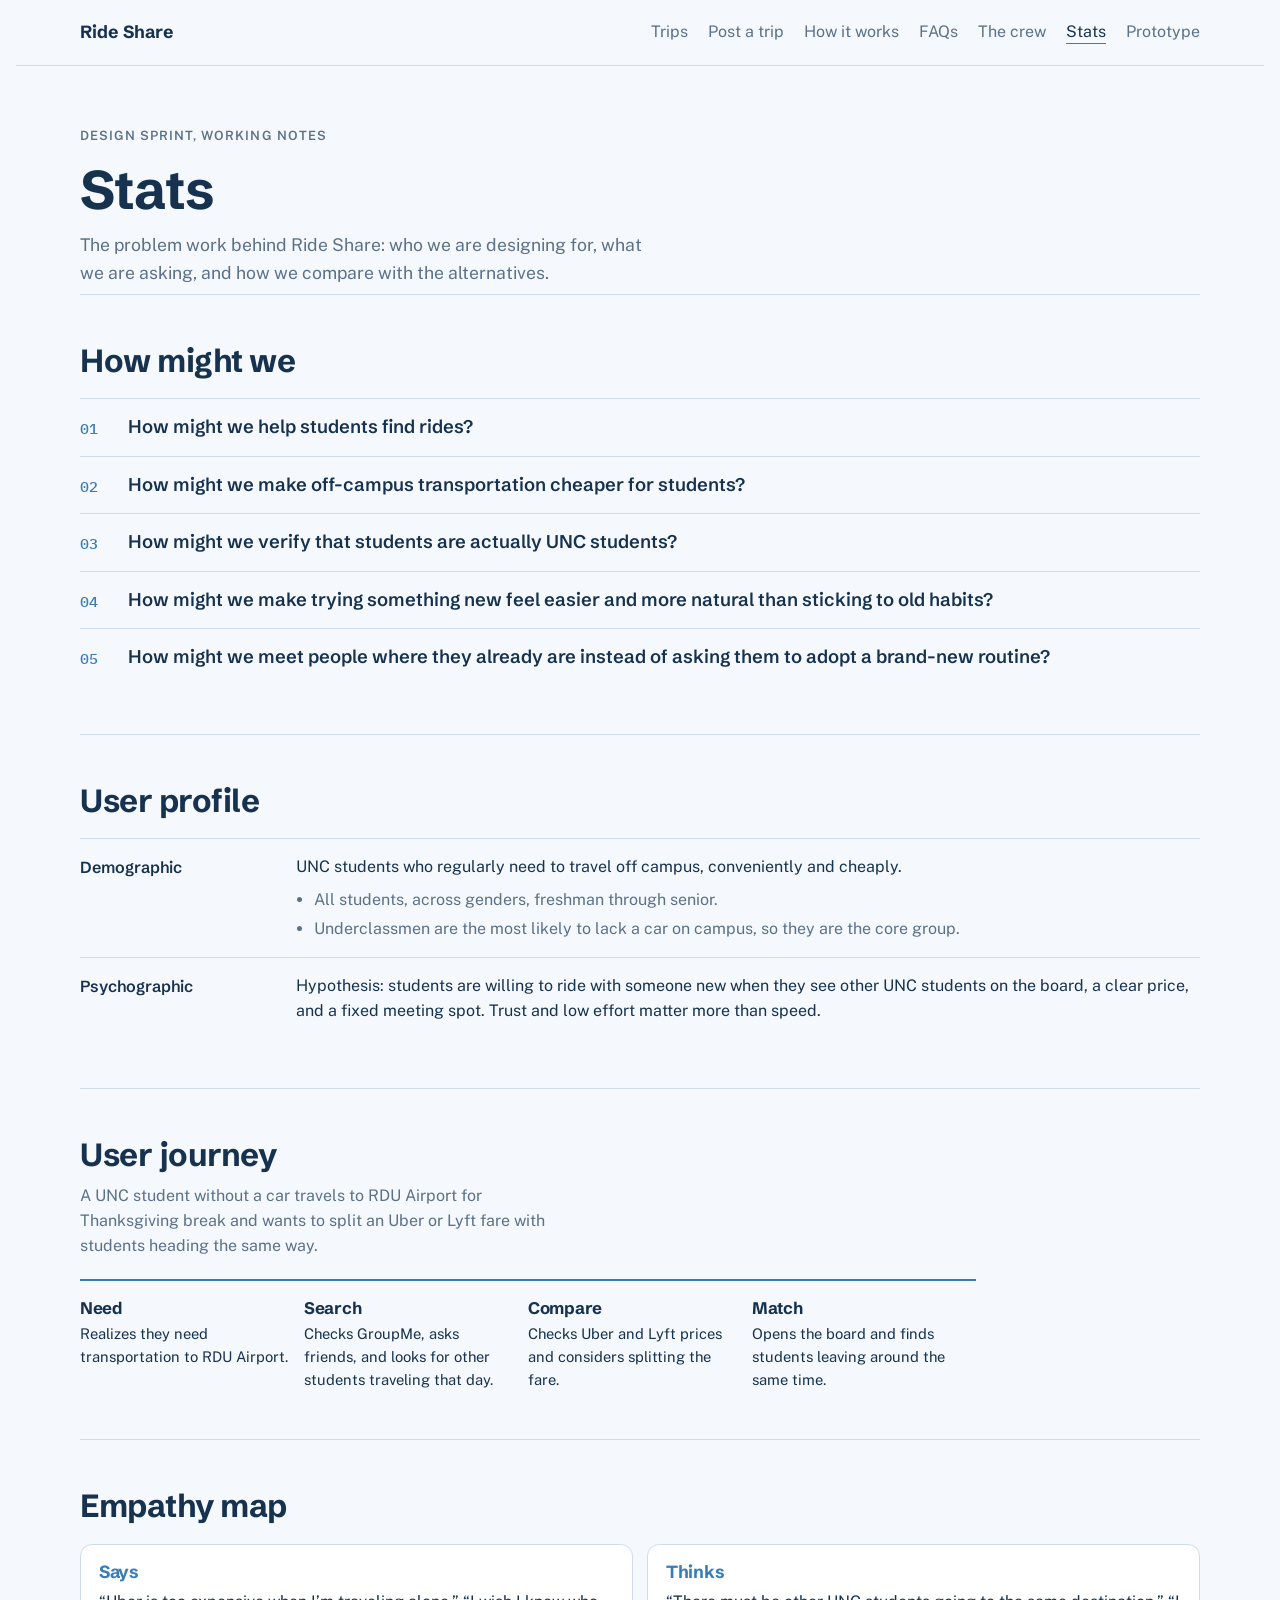
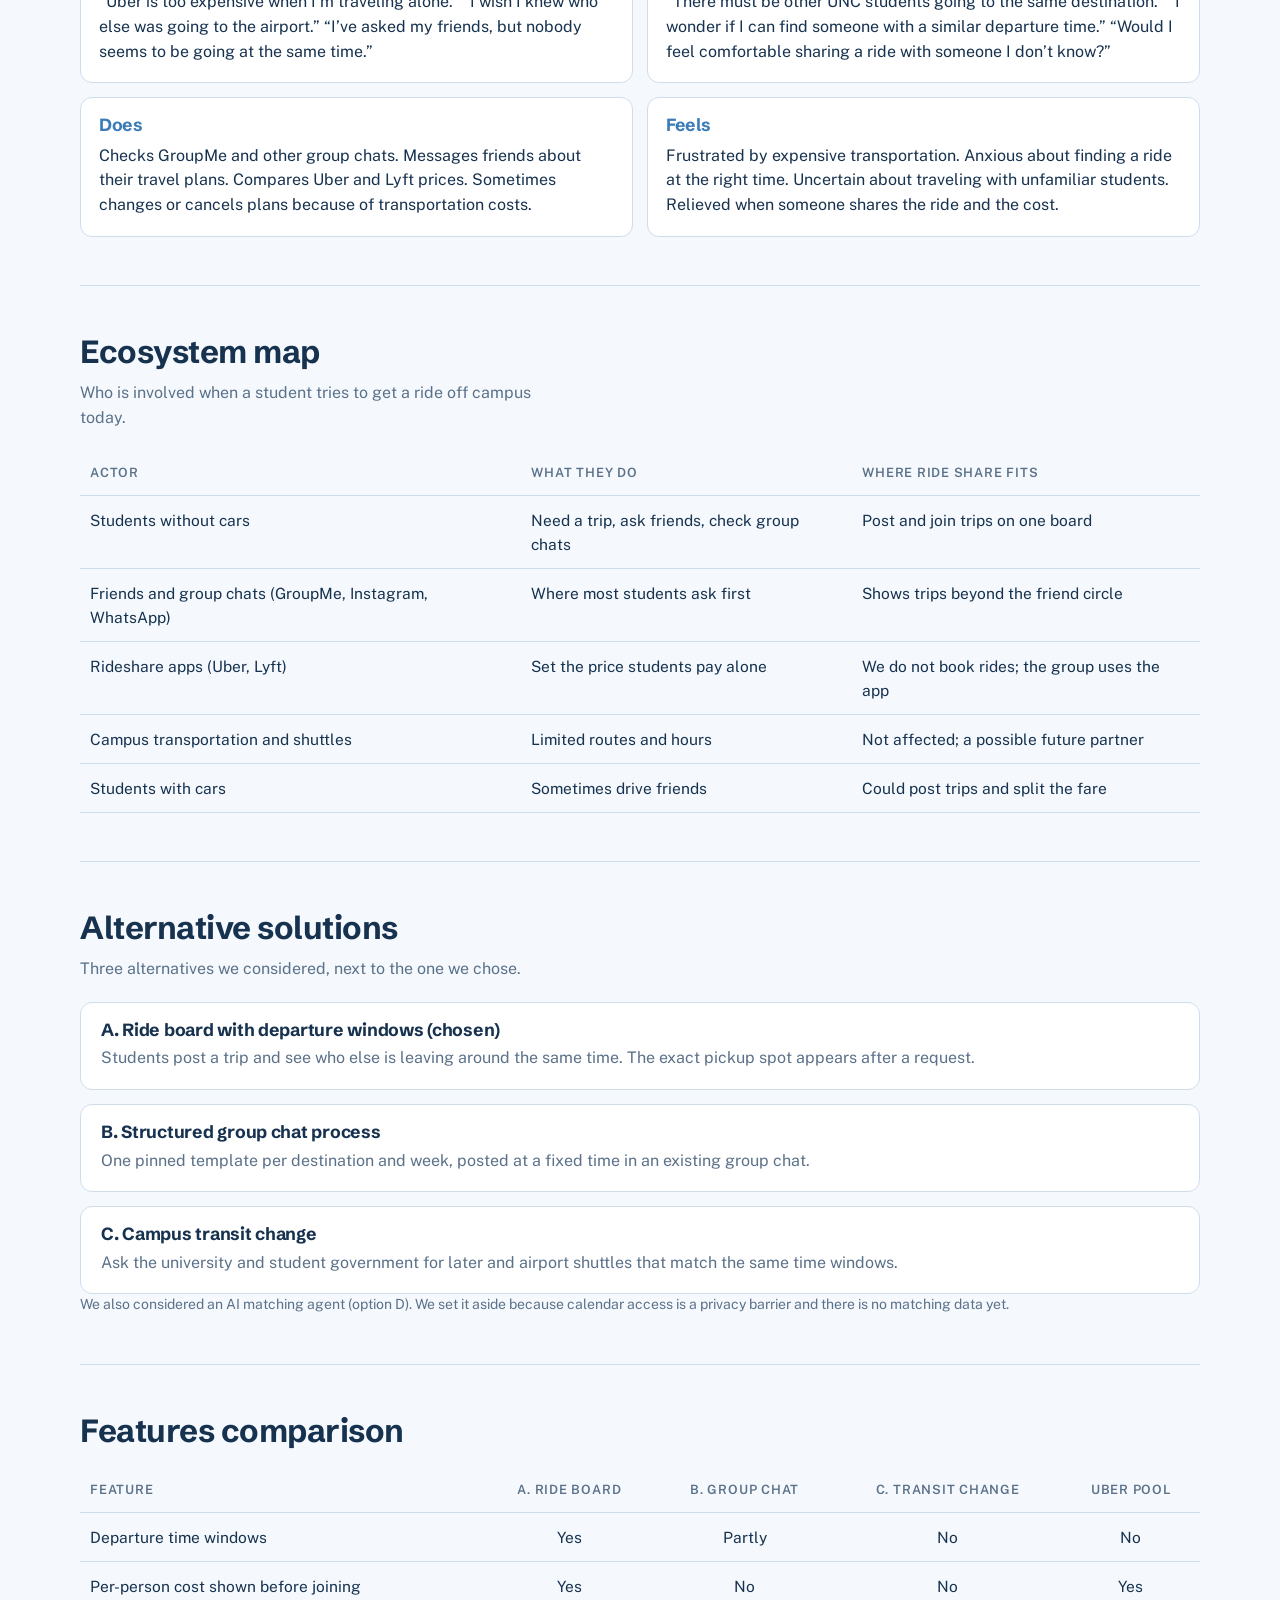
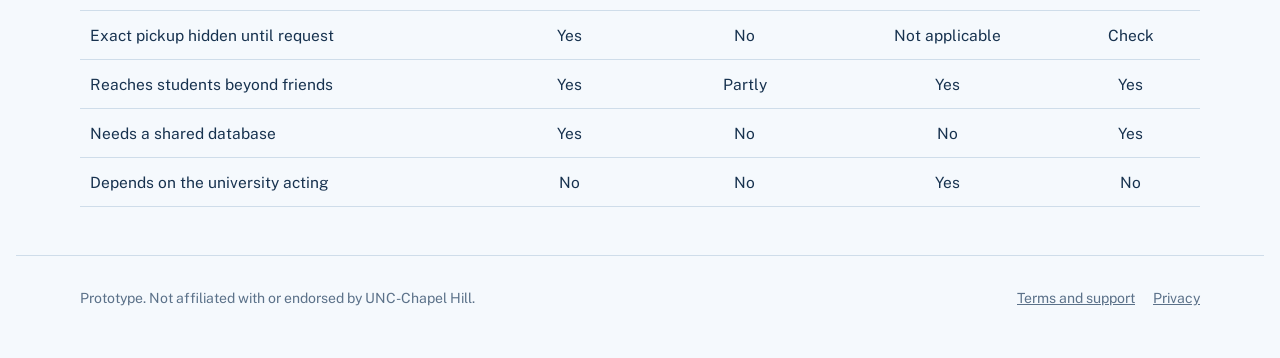
==== commit 624b1cdb: "Add Uber Pool column to Stats features comparison Co-Authored-By: Claude Haiku 5.5 <noreply@anthropi" ====
--- a/index.html
+++ b/index.html
@@ -121,15 +121,15 @@
     <h2 id="compare-title" class="sec-title">Features comparison</h2>
     <table class="data compare">
       <thead>
-        <tr><th scope="col">Feature</th><th scope="col">A. Ride board</th><th scope="col">B. Group chat</th><th scope="col">C. Transit change</th></tr>
+        <tr><th scope="col">Feature</th><th scope="col">A. Ride board</th><th scope="col">B. Group chat</th><th scope="col">C. Transit change</th><th scope="col">Uber Pool</th></tr>
       </thead>
       <tbody>
-        <tr><td>Departure time windows</td><td>Yes</td><td>Partly</td><td>No</td></tr>
-        <tr><td>Per-person cost shown before joining</td><td>Yes</td><td>No</td><td>No</td></tr>
-        <tr><td>Exact pickup hidden until request</td><td>Yes</td><td>No</td><td>Not applicable</td></tr>
-        <tr><td>Reaches students beyond friends</td><td>Yes</td><td>Partly</td><td>Yes</td></tr>
-        <tr><td>Needs a shared database</td><td>Yes</td><td>No</td><td>No</td></tr>
-        <tr><td>Depends on the university acting</td><td>No</td><td>No</td><td>Yes</td></tr>
+        <tr><td>Departure time windows</td><td>Yes</td><td>Partly</td><td>No</td><td>No</td></tr>
+        <tr><td>Per-person cost shown before joining</td><td>Yes</td><td>No</td><td>No</td><td>Yes</td></tr>
+        <tr><td>Exact pickup hidden until request</td><td>Yes</td><td>No</td><td>Not applicable</td><td>Check</td></tr>
+        <tr><td>Reaches students beyond friends</td><td>Yes</td><td>Partly</td><td>Yes</td><td>Yes</td></tr>
+        <tr><td>Needs a shared database</td><td>Yes</td><td>No</td><td>No</td><td>Yes</td></tr>
+        <tr><td>Depends on the university acting</td><td>No</td><td>No</td><td>Yes</td><td>No</td></tr>
       </tbody>
     </table>
   </section>
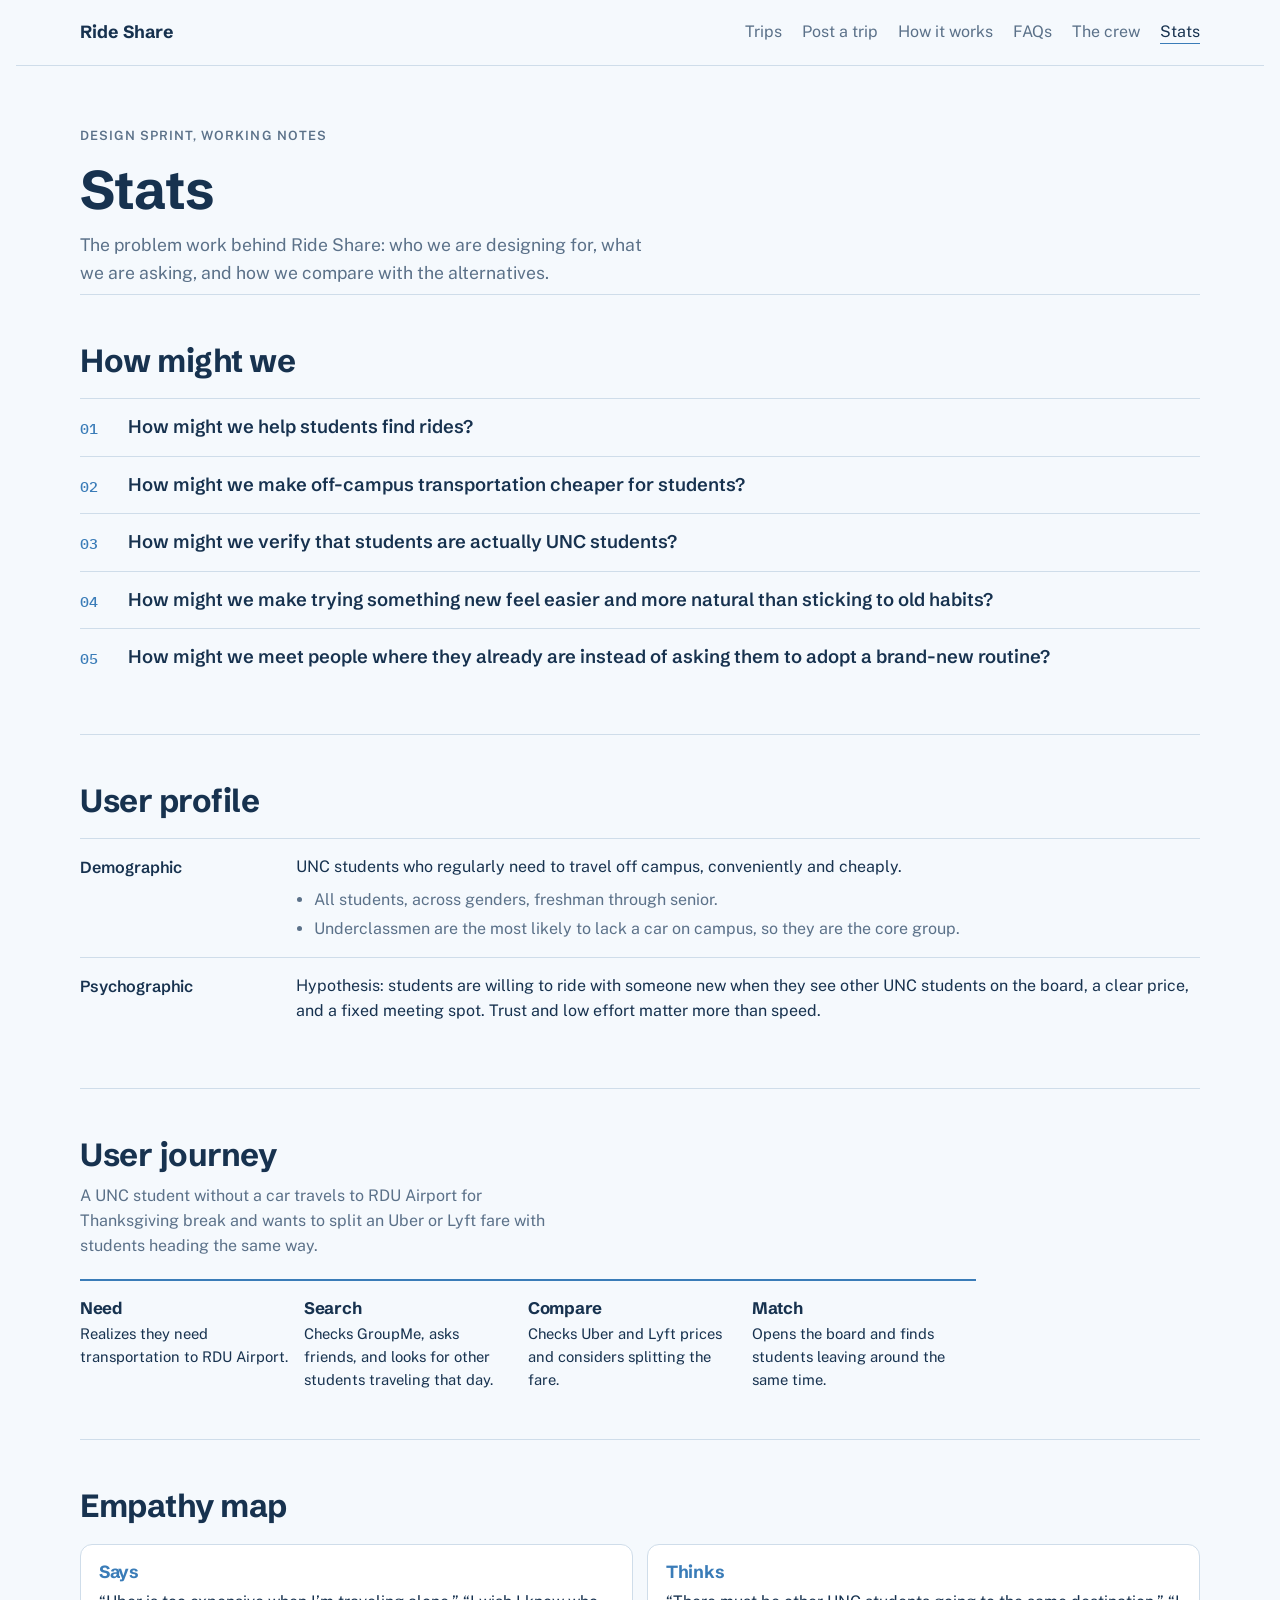
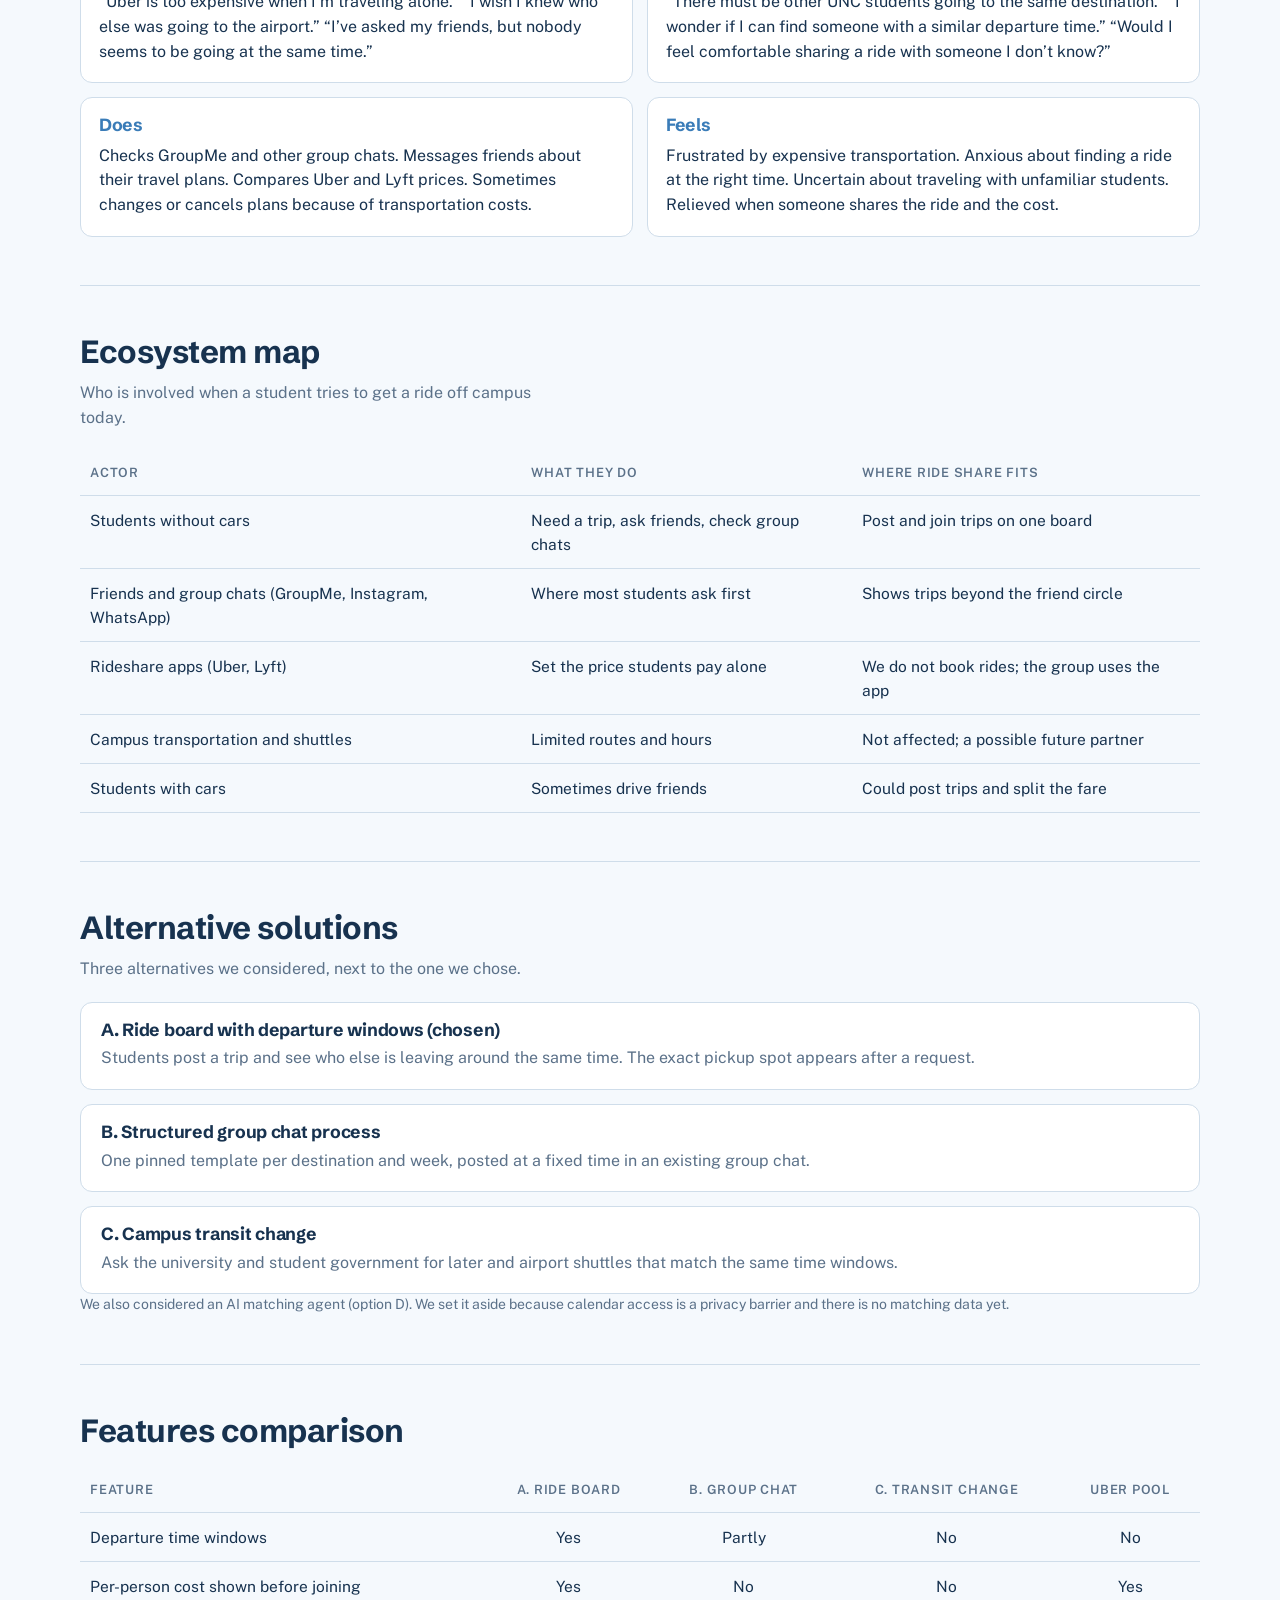
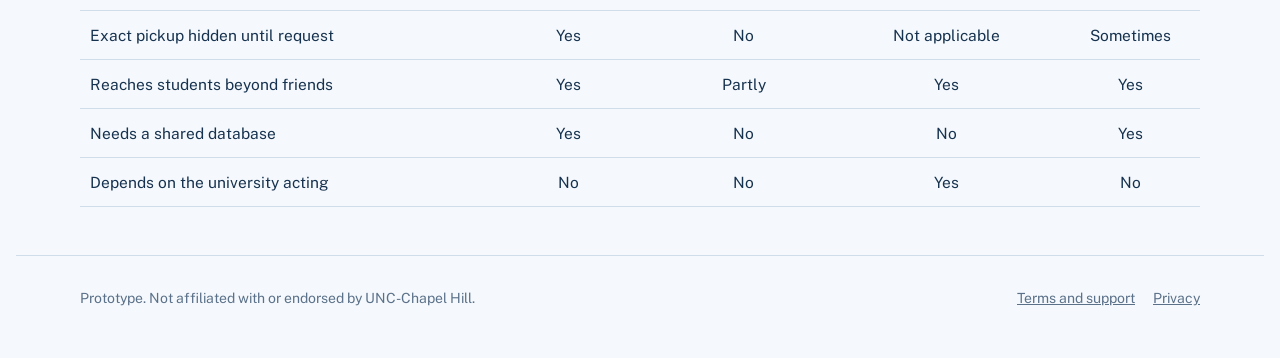
==== commit 97430aa2: "Remove Prototype page and nav link; set Uber Pool pickup cell to Sometimes Co-Authored-By: Claude Ha" ====
--- a/index.html
+++ b/index.html
@@ -22,7 +22,6 @@
       <a href="faq.html">FAQs</a>
       <a href="founders.html">The crew</a>
       <a href="index.html" aria-current="page">Stats</a>
-      <a href="prototype.html">Prototype</a>
     </nav>
   </div>
 </header>
@@ -126,7 +125,7 @@
       <tbody>
         <tr><td>Departure time windows</td><td>Yes</td><td>Partly</td><td>No</td><td>No</td></tr>
         <tr><td>Per-person cost shown before joining</td><td>Yes</td><td>No</td><td>No</td><td>Yes</td></tr>
-        <tr><td>Exact pickup hidden until request</td><td>Yes</td><td>No</td><td>Not applicable</td><td>Check</td></tr>
+        <tr><td>Exact pickup hidden until request</td><td>Yes</td><td>No</td><td>Not applicable</td><td>Sometimes</td></tr>
         <tr><td>Reaches students beyond friends</td><td>Yes</td><td>Partly</td><td>Yes</td><td>Yes</td></tr>
         <tr><td>Needs a shared database</td><td>Yes</td><td>No</td><td>No</td><td>Yes</td></tr>
         <tr><td>Depends on the university acting</td><td>No</td><td>No</td><td>Yes</td><td>No</td></tr>
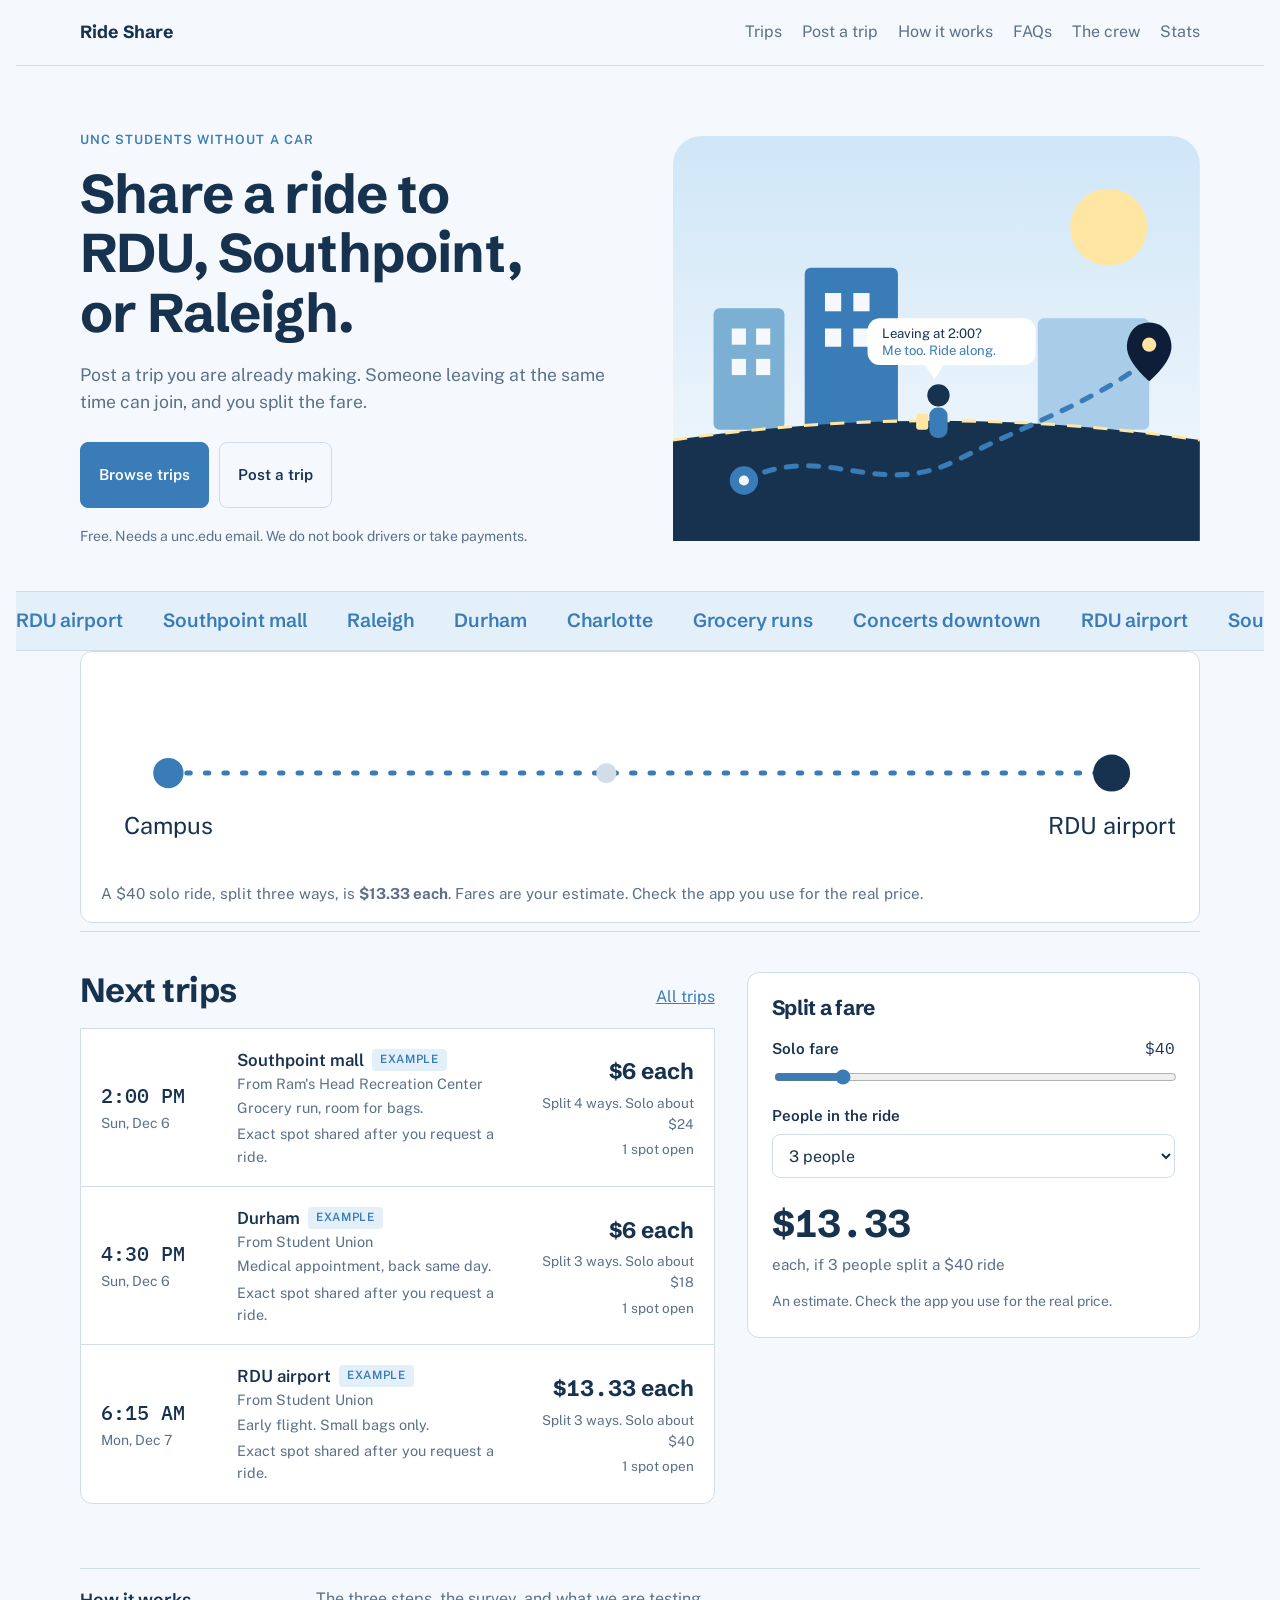
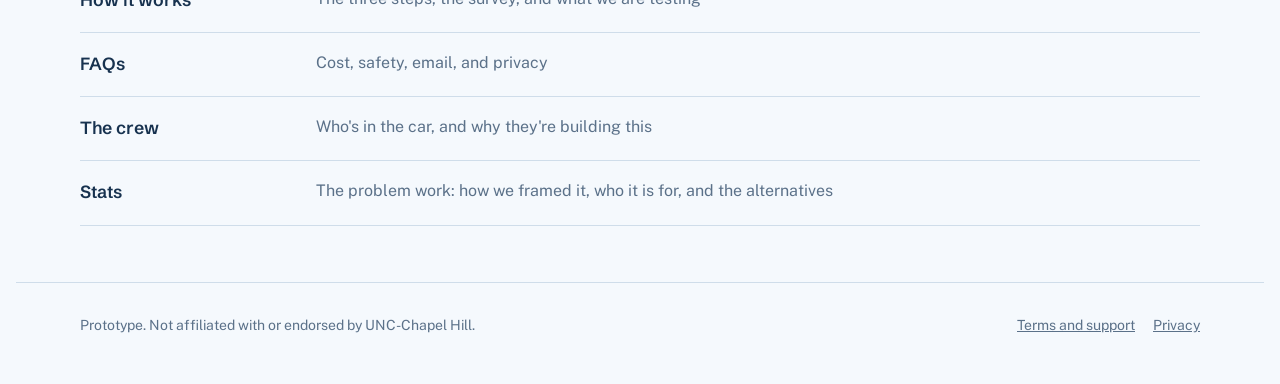
==== commit 06c3e36b: "Restore prototype home page as index; Stats moves to its own page Co-Authored-By: Claude Haiku 5.5 <" ====
--- a/index.html
+++ b/index.html
@@ -4,7 +4,8 @@
   <meta charset="utf-8">
   <meta name="viewport" content="width=device-width, initial-scale=1, viewport-fit=cover">
   <meta name="claude:viewport-fit-sides" content="cover">
-  <title>Ride Share | Design sprint</title>
+  <meta name="description" content="Ride Share helps UNC students without cars find someone leaving at the same time, and split one fare.">
+  <title>Ride Share</title>
   <link rel="stylesheet" href="https://fonts.googleapis.com/css2?family=IBM+Plex+Mono:wght@500&family=Public+Sans:wght@400;500;600&family=Schibsted+Grotesk:wght@600;700&display=swap">
   <link rel="stylesheet" href="styles.css">
 </head>
@@ -14,123 +15,140 @@
 
 <header class="top">
   <div class="wrap bar">
-    <a class="brand" href="index.html">Ride Share</a>
+    <a class="brand" href="index.html" aria-current="page">Ride Share</a>
     <nav aria-label="Main">
       <a href="trips.html">Trips</a>
       <a href="post.html">Post a trip</a>
       <a href="how.html">How it works</a>
       <a href="faq.html">FAQs</a>
       <a href="founders.html">The crew</a>
-      <a href="index.html" aria-current="page">Stats</a>
+      <a href="stats.html">Stats</a>
     </nav>
   </div>
 </header>
 
 <main id="main">
 
-  <section class="wrap page-head">
-    <p class="eyebrow">Design sprint, working notes</p>
-    <h1>Stats</h1>
-    <p class="lede">The problem work behind Ride Share: who we are designing for, what we are asking, and how we compare with the alternatives.</p>
-  </section>
+  <section class="wrap home-hero home-hero-split" aria-labelledby="hero-title">
+    <div>
+      <p class="eyebrow">UNC students without a car</p>
+      <h1 id="hero-title">Share a ride to RDU, Southpoint, or Raleigh.</h1>
+      <p class="lede">Post a trip you are already making. Someone leaving at the same time can join, and you split the fare.</p>
+      <div class="actions">
+        <a class="btn" href="trips.html">Browse trips</a>
+        <a class="btn ghost" href="post.html">Post a trip</a>
+      </div>
+      <p class="fine">Free. Needs a unc.edu email. We do not book drivers or take payments.</p>
+    </div>
 
-  <section class="wrap band" aria-labelledby="hmw-title">
-    <h2 id="hmw-title" class="sec-title">How might we</h2>
-    <ol class="hmw">
-      <li>How might we help students find rides?</li>
-      <li>How might we make off-campus transportation cheaper for students?</li>
-      <li>How might we verify that students are actually UNC students?</li>
-      <li>How might we make trying something new feel easier and more natural than sticking to old habits?</li>
-      <li>How might we meet people where they already are instead of asking them to adopt a brand-new routine?</li>
-    </ol>
-  </section>
-
-  <section class="wrap band" aria-labelledby="profile-title">
-    <h2 id="profile-title" class="sec-title">User profile</h2>
-    <dl class="kv">
-      <div>
-        <dt>Demographic</dt>
-        <dd>
-          UNC students who regularly need to travel off campus, conveniently and cheaply.
-          <ul>
-            <li>All students, across genders, freshman through senior.</li>
-            <li>Underclassmen are the most likely to lack a car on campus, so they are the core group.</li>
-          </ul>
-        </dd>
-      </div>
-      <div>
-        <dt>Psychographic</dt>
-        <dd>
-          Hypothesis: students are willing to ride with someone new when they see other UNC students on the board, a clear price, and a fixed meeting spot. Trust and low effort matter more than speed.
-        </dd>
-      </div>
-    </dl>
-  </section>
-
-  <section class="wrap band" aria-labelledby="journey-title">
-    <h2 id="journey-title" class="sec-title">User journey</h2>
-    <p class="lede-sm">A UNC student without a car travels to RDU Airport for Thanksgiving break and wants to split an Uber or Lyft fare with students heading the same way.</p>
-    <ol class="journey">
-      <li><h3>Need</h3><p>Realizes they need transportation to RDU Airport.</p></li>
-      <li><h3>Search</h3><p>Checks GroupMe, asks friends, and looks for other students traveling that day.</p></li>
-      <li><h3>Compare</h3><p>Checks Uber and Lyft prices and considers splitting the fare.</p></li>
-      <li><h3>Match</h3><p>Opens the board and finds students leaving around the same time.</p></li>
-    </ol>
-  </section>
-
-  <section class="wrap band" aria-labelledby="empathy-title">
-    <h2 id="empathy-title" class="sec-title">Empathy map</h2>
-    <div class="empathy">
-      <div><h3>Says</h3><p>“Uber is too expensive when I’m traveling alone.” “I wish I knew who else was going to the airport.” “I’ve asked my friends, but nobody seems to be going at the same time.”</p></div>
-      <div><h3>Thinks</h3><p>“There must be other UNC students going to the same destination.” “I wonder if I can find someone with a similar departure time.” “Would I feel comfortable sharing a ride with someone I don’t know?”</p></div>
-      <div><h3>Does</h3><p>Checks GroupMe and other group chats. Messages friends about their travel plans. Compares Uber and Lyft prices. Sometimes changes or cancels plans because of transportation costs.</p></div>
-      <div><h3>Feels</h3><p>Frustrated by expensive transportation. Anxious about finding a ride at the right time. Uncertain about traveling with unfamiliar students. Relieved when someone shares the ride and the cost.</p></div>
+    <div class="hero-art" aria-hidden="true">
+      <svg viewBox="0 0 520 400" role="img">
+        <defs>
+          <linearGradient id="sky" x1="0" y1="0" x2="0" y2="1">
+            <stop offset="0" stop-color="#CFE6F7"/>
+            <stop offset="1" stop-color="#F5F9FD"/>
+          </linearGradient>
+        </defs>
+        <rect width="520" height="400" rx="28" fill="url(#sky)"/>
+        <circle cx="430" cy="90" r="38" fill="#FFE7A3"/>
+        <rect x="40" y="170" width="70" height="120" rx="6" fill="#7BAFD4"/>
+        <rect x="58" y="190" width="14" height="16" fill="#F5F9FD"/>
+        <rect x="82" y="190" width="14" height="16" fill="#F5F9FD"/>
+        <rect x="58" y="220" width="14" height="16" fill="#F5F9FD"/>
+        <rect x="82" y="220" width="14" height="16" fill="#F5F9FD"/>
+        <rect x="130" y="130" width="92" height="160" rx="6" fill="#3A7CB8"/>
+        <rect x="150" y="155" width="16" height="18" fill="#F5F9FD"/>
+        <rect x="178" y="155" width="16" height="18" fill="#F5F9FD"/>
+        <rect x="150" y="190" width="16" height="18" fill="#F5F9FD"/>
+        <rect x="178" y="190" width="16" height="18" fill="#F5F9FD"/>
+        <rect x="360" y="180" width="110" height="110" rx="6" fill="#A9CDE8"/>
+        <path d="M0 300 Q 260 262 520 300 L520 400 L0 400 Z" fill="#17324F"/>
+        <path d="M0 300 Q 260 262 520 300" stroke="#FFE7A3" stroke-width="3" fill="none" stroke-dasharray="14 12"/>
+        <path class="route-line" d="M70 340 C 150 300, 200 360, 280 320 S 420 260, 470 220" fill="none" stroke="#3A7CB8" stroke-width="5" stroke-linecap="round" stroke-dasharray="10 12"/>
+        <g transform="translate(70 340)">
+          <circle r="14" fill="#3A7CB8"/><circle r="5" fill="#F5F9FD"/>
+        </g>
+        <g class="pin-pop" transform="translate(470 220)">
+          <path d="M0 -36 C 16 -36, 22 -22, 22 -12 C 22 4, 0 22, 0 22 C 0 22, -22 4, -22 -12 C -22 -22, -16 -36, 0 -36 Z" fill="#0F1E38"/>
+          <circle cy="-14" r="7" fill="#FFE7A3"/>
+        </g>
+        <g transform="translate(262 286)">
+          <circle cx="0" cy="-30" r="11" fill="#17324F"/>
+          <rect x="-9" y="-18" width="18" height="30" rx="8" fill="#3A7CB8"/>
+          <rect x="-22" y="-12" width="12" height="16" rx="3" fill="#FFE7A3"/>
+          <rect x="-7" y="12" width="6" height="16" fill="#17324F"/>
+          <rect x="2" y="12" width="6" height="16" fill="#17324F"/>
+        </g>
+        <g transform="translate(192 180)">
+          <rect x="0" y="0" width="166" height="46" rx="12" fill="#FFFFFF"/>
+          <path d="M56 45 L66 60 L76 45 Z" fill="#FFFFFF"/>
+          <text x="14" y="19" font-family="Public Sans, Arial, sans-serif" font-size="13" fill="#17324F">Leaving at 2:00?</text>
+          <text x="14" y="36" font-family="Public Sans, Arial, sans-serif" font-size="13" fill="#3A7CB8">Me too. Ride along.</text>
+        </g>
+      </svg>
     </div>
   </section>
 
-  <section class="wrap band" aria-labelledby="eco-title">
-    <h2 id="eco-title" class="sec-title">Ecosystem map</h2>
-    <p class="lede-sm">Who is involved when a student tries to get a ride off campus today.</p>
-    <table class="data">
-      <thead>
-        <tr><th scope="col">Actor</th><th scope="col">What they do</th><th scope="col">Where Ride Share fits</th></tr>
-      </thead>
-      <tbody>
-        <tr><td>Students without cars</td><td>Need a trip, ask friends, check group chats</td><td>Post and join trips on one board</td></tr>
-        <tr><td>Friends and group chats (GroupMe, Instagram, WhatsApp)</td><td>Where most students ask first</td><td>Shows trips beyond the friend circle</td></tr>
-        <tr><td>Rideshare apps (Uber, Lyft)</td><td>Set the price students pay alone</td><td>We do not book rides; the group uses the app</td></tr>
-        <tr><td>Campus transportation and shuttles</td><td>Limited routes and hours</td><td>Not affected; a possible future partner</td></tr>
-        <tr><td>Students with cars</td><td>Sometimes drive friends</td><td>Could post trips and split the fare</td></tr>
-      </tbody>
-    </table>
+  <div class="marquee" aria-hidden="true">
+    <div class="marquee-track">
+      <span>RDU airport</span><span>Southpoint mall</span><span>Raleigh</span><span>Durham</span><span>Charlotte</span><span>Grocery runs</span><span>Concerts downtown</span>
+      <span>RDU airport</span><span>Southpoint mall</span><span>Raleigh</span><span>Durham</span><span>Charlotte</span><span>Grocery runs</span><span>Concerts downtown</span>
+    </div>
+  </div>
+
+  <section class="wrap example" aria-labelledby="example-title">
+    <h2 id="example-title" class="sr-only">Example</h2>
+    <figure class="route-fig">
+      <svg viewBox="0 0 640 120" role="img" aria-label="A route from campus to RDU airport with three riders">
+        <line x1="40" y1="60" x2="600" y2="60" stroke="#3A7CB8" stroke-width="3" stroke-dasharray="2 9" stroke-linecap="round"/>
+        <circle cx="40" cy="60" r="9" fill="#3A7CB8"/>
+        <circle cx="300" cy="60" r="6" fill="#D3DDE8"/>
+        <circle cx="600" cy="60" r="11" fill="#17324F"/>
+        <text x="40" y="96" text-anchor="middle" font-family="Public Sans, Arial, sans-serif" font-size="14" fill="#17324F">Campus</text>
+        <text x="600" y="96" text-anchor="middle" font-family="Public Sans, Arial, sans-serif" font-size="14" fill="#17324F">RDU airport</text>
+      </svg>
+      <figcaption>
+        A $40 solo ride, split three ways, is <strong>$13.33 each</strong>. Fares are your estimate. Check the app you use for the real price.
+      </figcaption>
+    </figure>
   </section>
 
-  <section class="wrap band" aria-labelledby="alt-title">
-    <h2 id="alt-title" class="sec-title">Alternative solutions</h2>
-    <p class="lede-sm">Three alternatives we considered, next to the one we chose.</p>
-    <ol class="alts">
-      <li><h3>A. Ride board with departure windows (chosen)</h3><p>Students post a trip and see who else is leaving around the same time. The exact pickup spot appears after a request.</p></li>
-      <li><h3>B. Structured group chat process</h3><p>One pinned template per destination and week, posted at a fixed time in an existing group chat.</p></li>
-      <li><h3>C. Campus transit change</h3><p>Ask the university and student government for later and airport shuttles that match the same time windows.</p></li>
-    </ol>
-    <p class="fine">We also considered an AI matching agent (option D). We set it aside because calendar access is a privacy barrier and there is no matching data yet.</p>
+  <section class="wrap split-row" aria-labelledby="next-title">
+    <div>
+      <div class="section-head">
+        <h2 id="next-title">Next trips</h2>
+        <a href="trips.html">All trips</a>
+      </div>
+      <ul class="board" id="preview-list" aria-labelledby="next-title"></ul>
+    </div>
+
+    <form class="calc" id="calc" aria-labelledby="calc-title">
+      <h2 id="calc-title">Split a fare</h2>
+      <div class="field">
+        <div class="calc-row">
+          <label for="fare">Solo fare</label>
+          <output id="fare-out" class="mono" for="fare">$40</output>
+        </div>
+        <input type="range" id="fare" min="10" max="200" step="5" value="40">
+      </div>
+      <div class="field">
+        <label for="riders">People in the ride</label>
+        <select id="riders">
+          <option value="2">2 people</option>
+          <option value="3" selected>3 people</option>
+          <option value="4">4 people</option>
+        </select>
+      </div>
+      <p class="calc-result" id="calc-out" aria-live="polite"></p>
+      <p class="fine">An estimate. Check the app you use for the real price.</p>
+    </form>
   </section>
 
-  <section class="wrap band" aria-labelledby="compare-title">
-    <h2 id="compare-title" class="sec-title">Features comparison</h2>
-    <table class="data compare">
-      <thead>
-        <tr><th scope="col">Feature</th><th scope="col">A. Ride board</th><th scope="col">B. Group chat</th><th scope="col">C. Transit change</th><th scope="col">Uber Pool</th></tr>
-      </thead>
-      <tbody>
-        <tr><td>Departure time windows</td><td>Yes</td><td>Partly</td><td>No</td><td>No</td></tr>
-        <tr><td>Per-person cost shown before joining</td><td>Yes</td><td>No</td><td>No</td><td>Yes</td></tr>
-        <tr><td>Exact pickup hidden until request</td><td>Yes</td><td>No</td><td>Not applicable</td><td>Sometimes</td></tr>
-        <tr><td>Reaches students beyond friends</td><td>Yes</td><td>Partly</td><td>Yes</td><td>Yes</td></tr>
-        <tr><td>Needs a shared database</td><td>Yes</td><td>No</td><td>No</td><td>Yes</td></tr>
-        <tr><td>Depends on the university acting</td><td>No</td><td>No</td><td>Yes</td><td>No</td></tr>
-      </tbody>
-    </table>
+  <section class="wrap index-links" aria-label="More pages">
+    <a href="how.html"><span>How it works</span> The three steps, the survey, and what we are testing</a>
+    <a href="faq.html"><span>FAQs</span> Cost, safety, email, and privacy</a>
+    <a href="founders.html"><span>The crew</span> Who's in the car, and why they're building this</a>
+    <a href="stats.html"><span>Stats</span> The problem work: how we framed it, who it is for, and the alternatives</a>
   </section>
 
 </main>
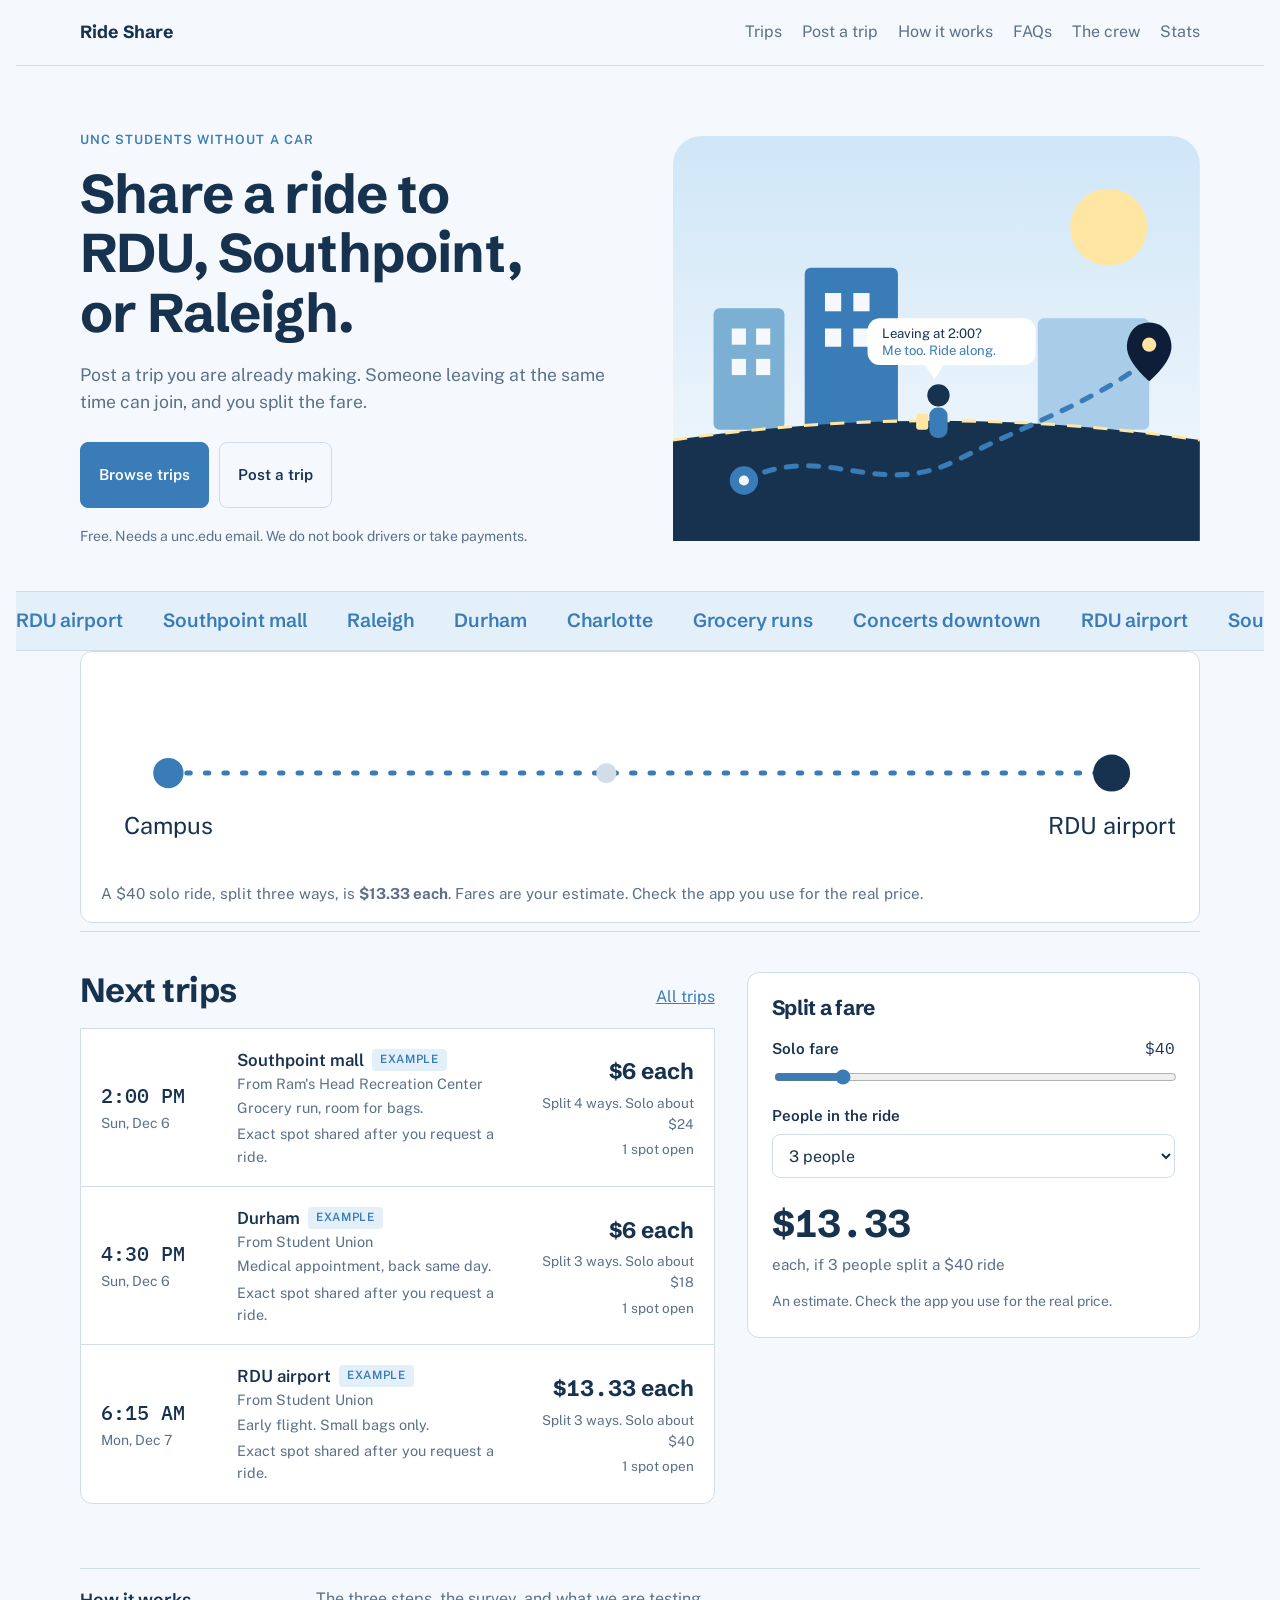
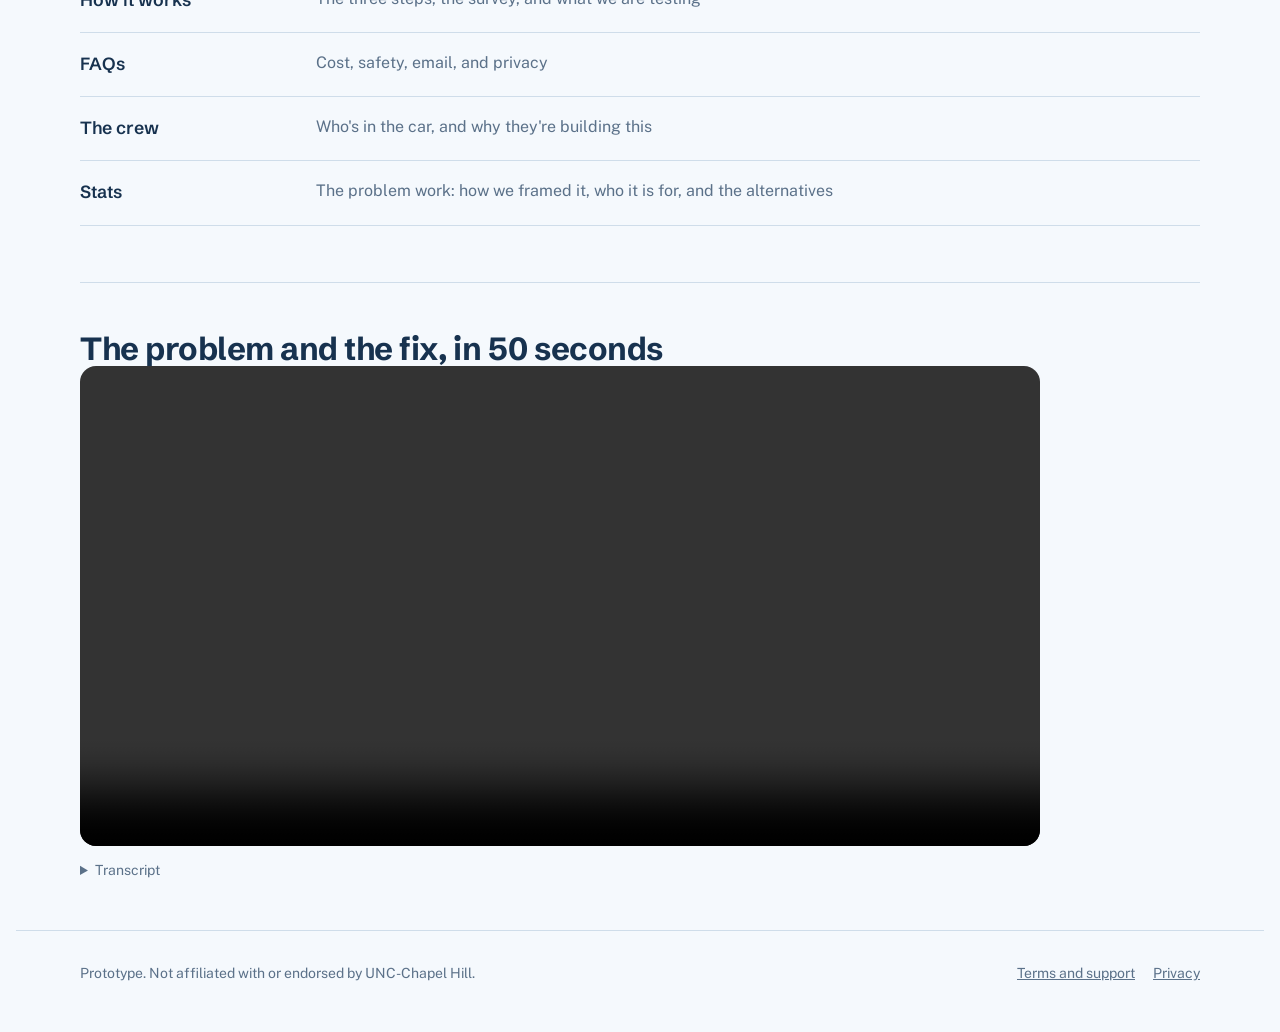
==== commit f735b41a: "Add 50-second animated explainer video to the home page Co-Authored-By: Claude Haiku 5.5 <noreply@an" ====
--- a/index.html
+++ b/index.html
@@ -151,6 +151,14 @@
     <a href="stats.html"><span>Stats</span> The problem work: how we framed it, who it is for, and the alternatives</a>
   </section>
 
+  <section class="wrap band" aria-labelledby="video-title">
+    <h2 id="video-title" class="sec-title">The problem and the fix, in 50 seconds</h2>
+    <video controls playsinline preload="metadata" src="media/ride-share-pitch.mp4" style="width:100%;max-width:960px;border-radius:16px;display:block" aria-describedby="video-transcript"></video>
+    <details id="video-transcript" class="fine" style="margin-top:14px">
+      <summary>Transcript</summary>
+      <p>Ride Share. A place for UNC students to find a ride, and split the fare.</p><p>Picture a flight home. A solo rideshare costs forty-eight dollars. Other students are heading to the same airport that day, and nobody knows.</p><p>Right now, those students are stuck in group chats, where plans get buried, or nobody posts at all.</p><p>Ride Share puts trips on one board. Each trip shows a time, a place, and an estimated fare. You can see who is leaving around the same time.</p><p>Request a seat, and the exact pickup spot appears. Split the fare, and each rider pays about sixteen dollars.</p><p>Ride Share. Split the fare. Find your ride.</p>
+    </details>
+  </section>
 </main>
 
 <footer>
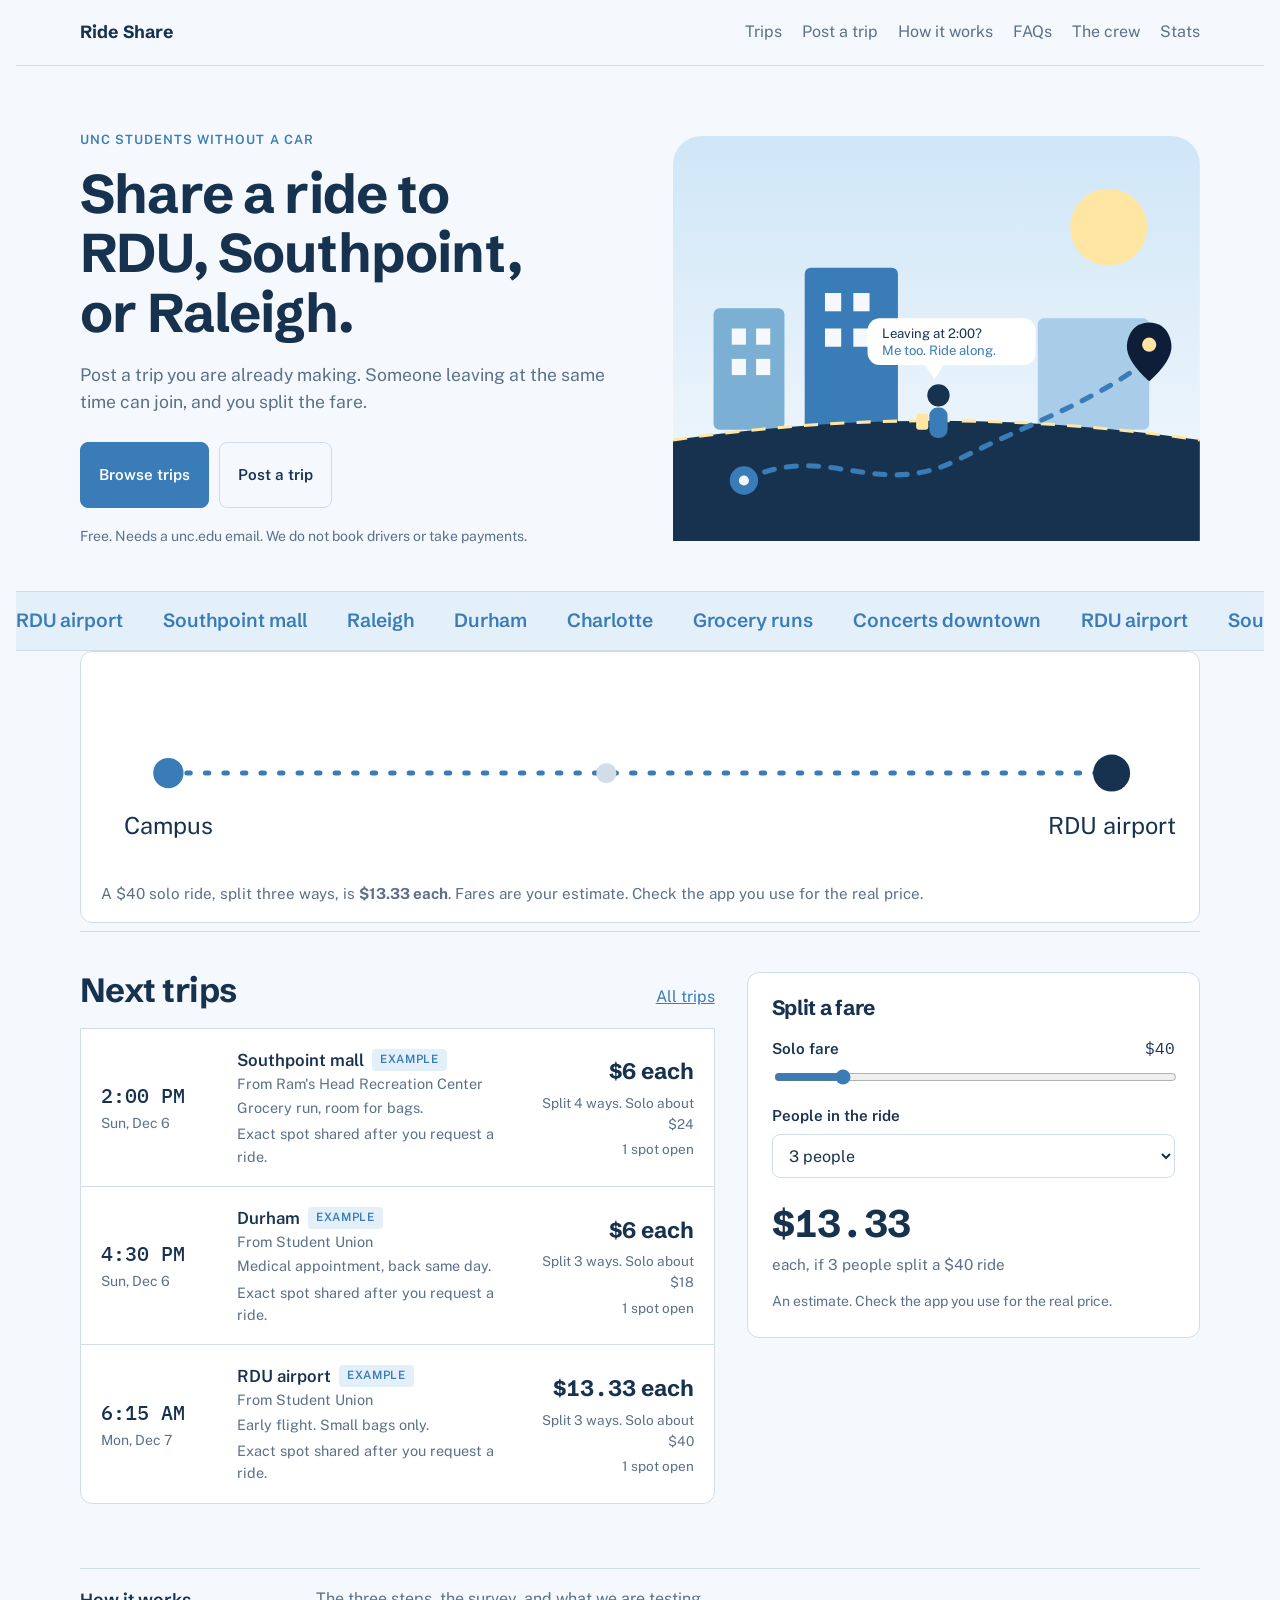
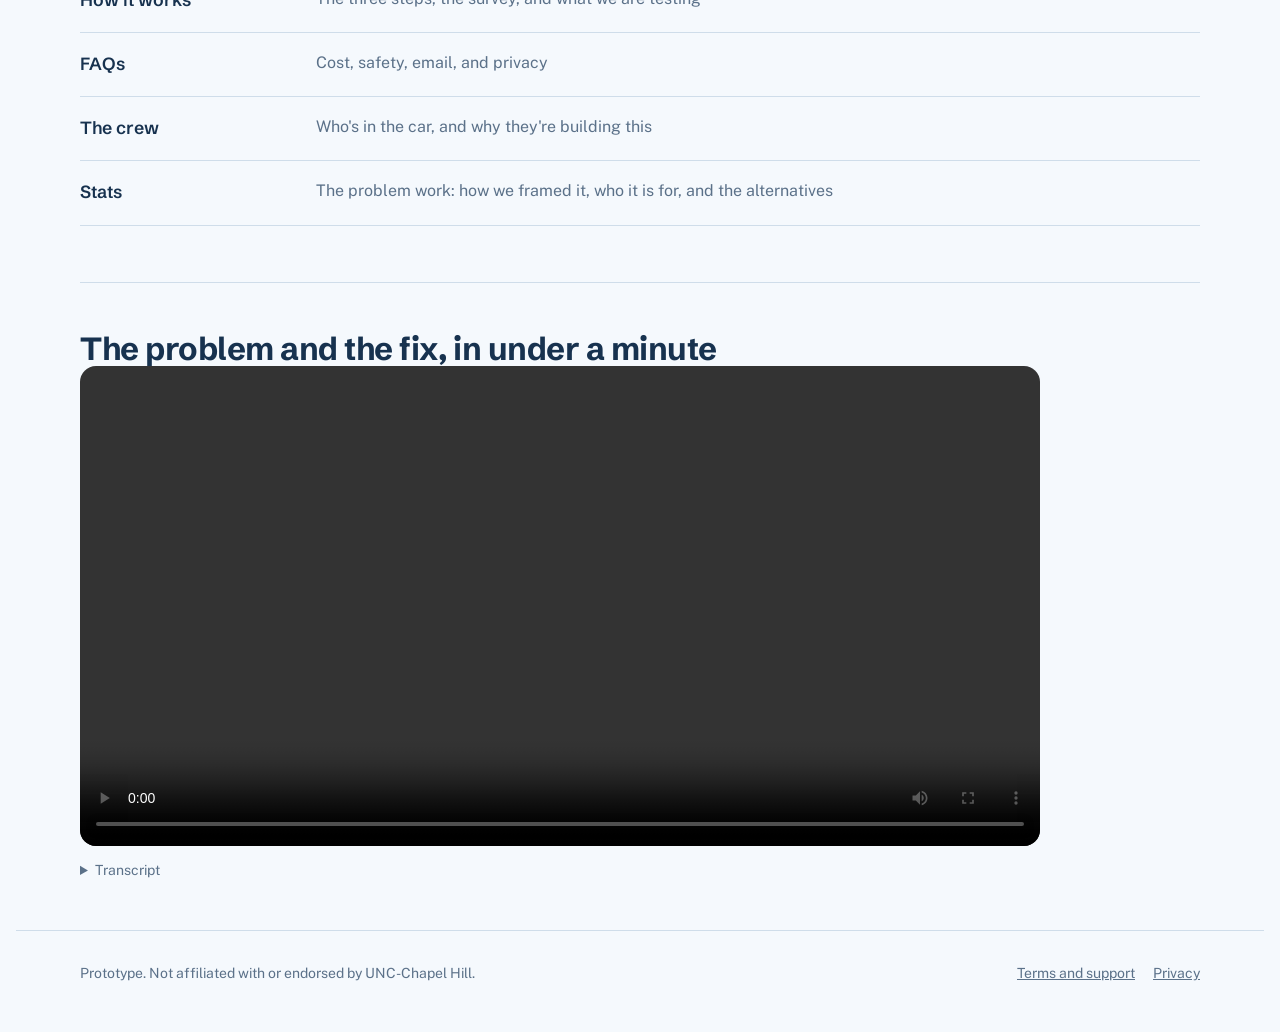
==== commit 416bab94: "Replace explainer narration with a more natural US voice Co-Authored-By: Claude Haiku 5.5 <noreply@a" ====
--- a/index.html
+++ b/index.html
@@ -152,7 +152,7 @@
   </section>
 
   <section class="wrap band" aria-labelledby="video-title">
-    <h2 id="video-title" class="sec-title">The problem and the fix, in 50 seconds</h2>
+    <h2 id="video-title" class="sec-title">The problem and the fix, in under a minute</h2>
     <video controls playsinline preload="metadata" src="media/ride-share-pitch.mp4" style="width:100%;max-width:960px;border-radius:16px;display:block" aria-describedby="video-transcript"></video>
     <details id="video-transcript" class="fine" style="margin-top:14px">
       <summary>Transcript</summary>
